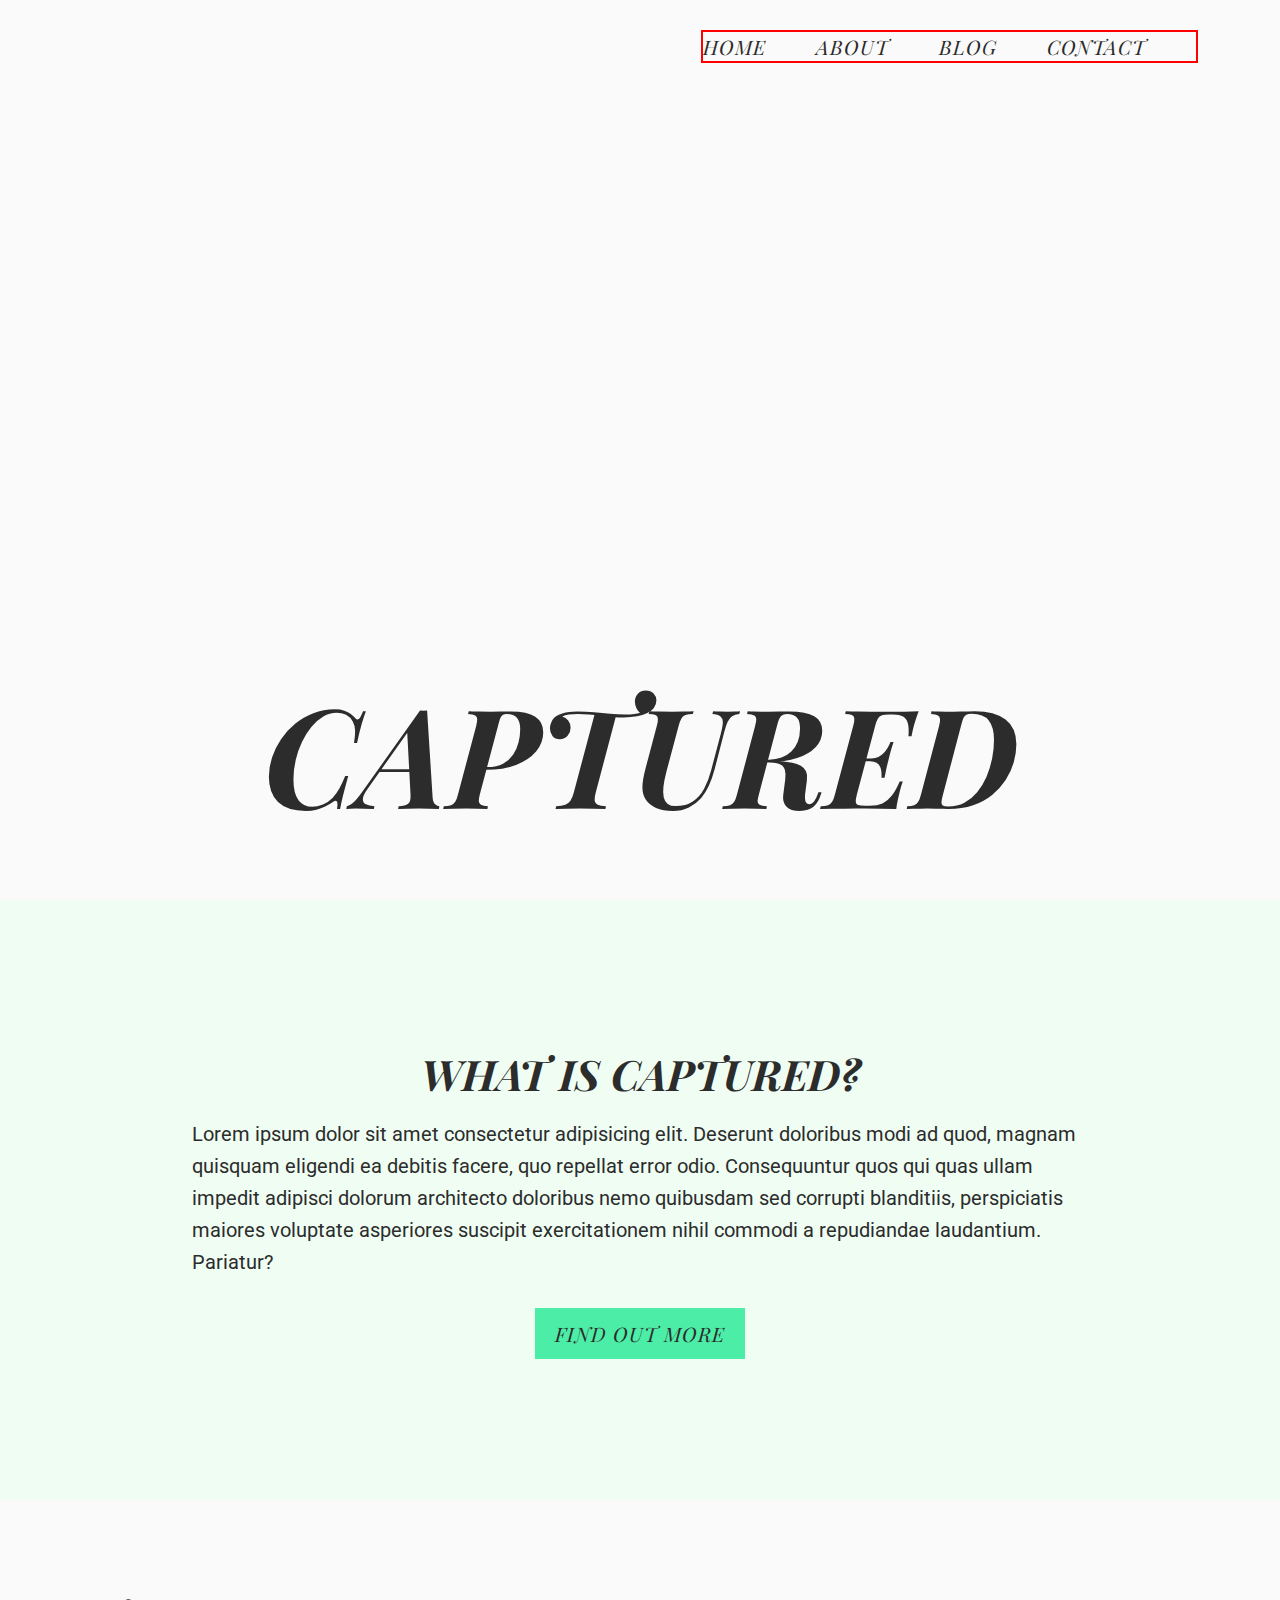
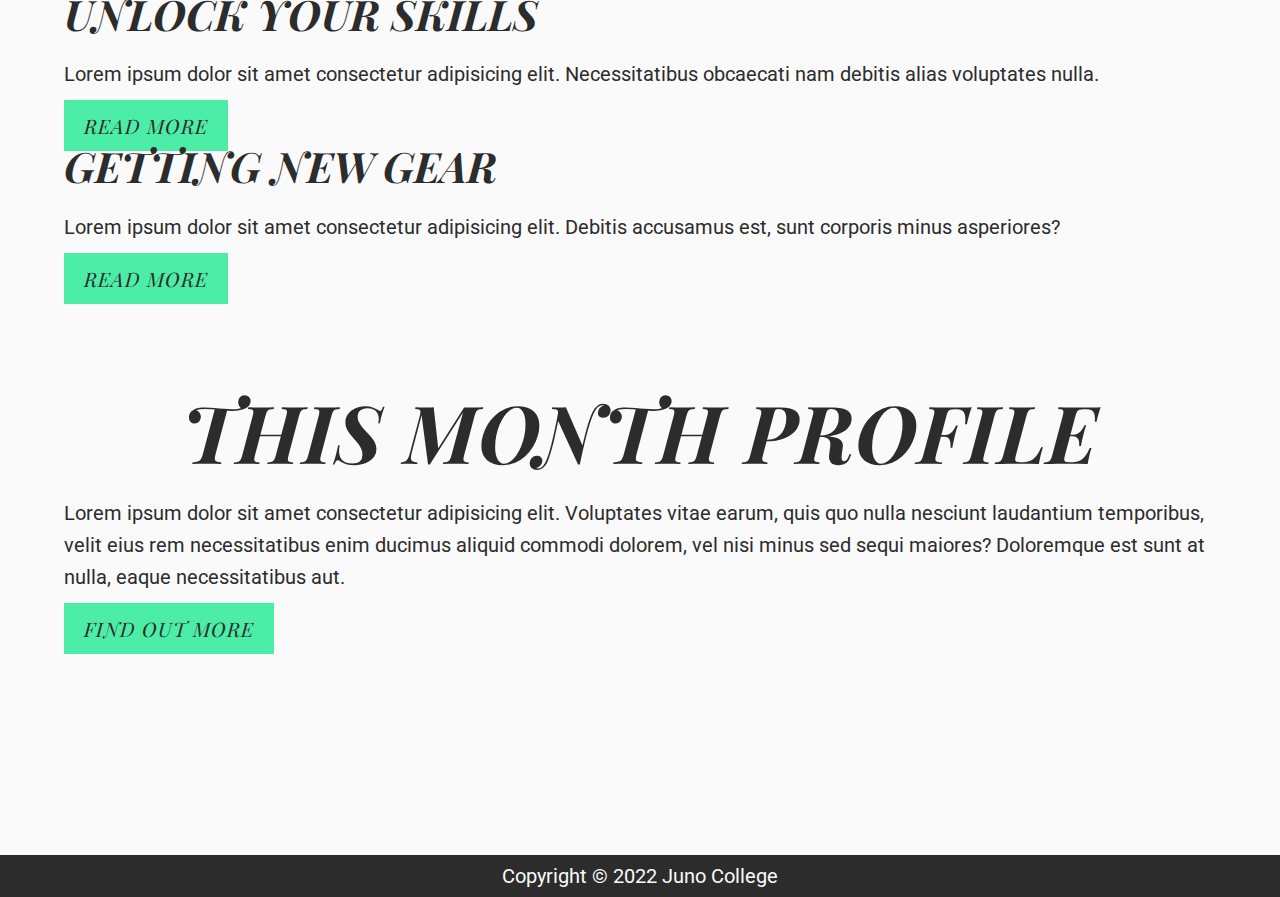
==== index.html @ 2155abf1 "Completed image gallery" ====
<!DOCTYPE html>
<html lang="en">

<head>
    <meta charset="UTF-8">
    <meta http-equiv="X-UA-Compatible" content="IE=edge">
    <meta name="viewport" content="width=device-width, initial-scale=1.0">
    <link rel="preconnect" href="https://fonts.googleapis.com">
    <link rel="preconnect" href="https://fonts.gstatic.com" crossorigin>
    <link href="https://fonts.googleapis.com/css2?family=Playfair+Display:ital,wght@1,700&family=Roboto&display=swap" rel="stylesheet">
    <title>KwabenaOsei-Project1</title>
    <link rel="stylesheet" href="./styles/sass/styles.css">
</head>

<body>
    <header>
        <!-- Navigation -->
        <nav class="navBar">
            <div class="wrapper">
                <nav>
                    <ul class="menu">
                        <li>
                            <a href="">Home</a>
                        </li>
                        <li>
                            <a href="">About</a>
                        </li>
                        <li>
                            <a href="">Blog</a>
                        </li>
                        <li>
                            <a href="">Contact</a>
                        </li>
                    </ul>
                </nav>
            </div>
        </nav>
        <div class="headerText">
            <h1>Captured</h1>
        </div>
    </header>





    <!-- Main Area -->
    <main id="mainContent">
        <!-- About section -->
        <section class="capturedAbout">
            <div class="wrapper">
                <h3>What is captured?</h3>
                <p>Lorem ipsum dolor sit amet consectetur adipisicing elit. Deserunt doloribus modi ad quod, magnam quisquam eligendi ea debitis facere, quo repellat error odio. Consequuntur quos qui quas ullam impedit adipisci dolorum architecto doloribus
                    nemo quibusdam sed corrupti blanditiis, perspiciatis maiores voluptate asperiores suscipit exercitationem nihil commodi a repudiandae laudantium. Pariatur?</p>
                <a href="#" class="infoButton button">Find out more</a>
            </div>
        </section>

        <!-- Information section -->
        <section class="capturedNew">
            <div class="wrapper">
                <div class="imgContainer">
                    <img src="./assets/left-image.jpg" alt="">
                </div>
                <h3>Unlock your skills</h3>
                <p>Lorem ipsum dolor sit amet consectetur adipisicing elit. Necessitatibus obcaecati nam debitis alias voluptates nulla.</p>
                <a href="#" class="aboutButton button">Read more</a>

                <div class="imgContainer">
                    <img src="./assets/right-image.jpg" alt="">
                </div>
                <h3>Getting new gear</h3>
                <p>Lorem ipsum dolor sit amet consectetur adipisicing elit. Debitis accusamus est, sunt corporis minus asperiores?</p>
                <a href="#" class="aboutButton button">Read more</a>
            </div>



        </section>
        <section class="capturedLinks"></section>




        <!-- Profile section -->
        <section class="capturedProfile">
            <div class="wrapper">
                <div class="imgContainer">
                    <img src="./assets/small-box.jpg" alt="">
                </div>
                <h2>This month profile</h2>
                <p>Lorem ipsum dolor sit amet consectetur adipisicing elit. Voluptates vitae earum, quis quo nulla nesciunt laudantium temporibus, velit eius rem necessitatibus enim ducimus aliquid commodi dolorem, vel nisi minus sed sequi maiores? Doloremque
                    est sunt at nulla, eaque necessitatibus aut.</p>
                <a href="#" class="infoButton button">Find out more</a>
            </div>
        </section>

        <!-- Image Gallery -->
        <section class="capturedGallery">
            <div class="wrapper">
                <div class="gallery">
                    <ul class="capturedList">
                        <li><img src="./assets/gallery-image-1.jpg" alt=""></li>
                        <li><img src="./assets/gallery-image-2.jpg" alt=""></li>
                        <li><img src="assets/gallery-image-3.jpg" alt=""></li>
                    </ul>
                </div>
            </div>
        </section>
    </main>


    <footer>
        <div class="footer">
            <div class="wrapper">
                <p>Copyright © 2022 Juno College</p>
            </div>
        </div>
    </footer>

</body>

</html>
---- styles/sass/styles.css ----
html {
  line-height: 1.15;
  -ms-text-size-adjust: 100%;
  -webkit-text-size-adjust: 100%;
}

body {
  margin: 0;
}

article,
aside,
footer,
header,
nav,
section {
  display: block;
}

h1 {
  font-size: 2em;
  margin: 0.67em 0;
}

figcaption,
figure,
main {
  display: block;
}

figure {
  margin: 1em 40px;
}

hr {
  box-sizing: content-box;
  height: 0;
  overflow: visible;
}

pre {
  font-family: monospace, monospace;
  font-size: 1em;
}

a {
  background-color: transparent;
  -webkit-text-decoration-skip: objects;
}

abbr[title] {
  border-bottom: none;
  text-decoration: underline;
  -webkit-text-decoration: underline dotted;
          text-decoration: underline dotted;
}

b,
strong {
  font-weight: inherit;
}

b,
strong {
  font-weight: bolder;
}

code,
kbd,
samp {
  font-family: monospace, monospace;
  font-size: 1em;
}

dfn {
  font-style: italic;
}

mark {
  background-color: #ff0;
  color: #000;
}

small {
  font-size: 80%;
}

sub,
sup {
  font-size: 75%;
  line-height: 0;
  position: relative;
  vertical-align: baseline;
}

sub {
  bottom: -0.25em;
}

sup {
  top: -0.5em;
}

audio,
video {
  display: inline-block;
}

audio:not([controls]) {
  display: none;
  height: 0;
}

img {
  border-style: none;
}

svg:not(:root) {
  overflow: hidden;
}

button,
input,
optgroup,
select,
textarea {
  font-family: sans-serif;
  font-size: 100%;
  line-height: 1.15;
  margin: 0;
}

button,
input {
  overflow: visible;
}

button,
select {
  text-transform: none;
}

button,
html [type=button],
[type=reset],
[type=submit] {
  -webkit-appearance: button;
}

button::-moz-focus-inner,
[type=button]::-moz-focus-inner,
[type=reset]::-moz-focus-inner,
[type=submit]::-moz-focus-inner {
  border-style: none;
  padding: 0;
}

button:-moz-focusring,
[type=button]:-moz-focusring,
[type=reset]:-moz-focusring,
[type=submit]:-moz-focusring {
  outline: 1px dotted ButtonText;
}

fieldset {
  padding: 0.35em 0.75em 0.625em;
}

legend {
  box-sizing: border-box;
  color: inherit;
  display: table;
  max-width: 100%;
  padding: 0;
  white-space: normal;
}

progress {
  display: inline-block;
  vertical-align: baseline;
}

textarea {
  overflow: auto;
}

[type=checkbox],
[type=radio] {
  box-sizing: border-box;
  padding: 0;
}

[type=number]::-webkit-inner-spin-button,
[type=number]::-webkit-outer-spin-button {
  height: auto;
}

[type=search] {
  -webkit-appearance: textfield;
  outline-offset: -2px;
}

[type=search]::-webkit-search-cancel-button,
[type=search]::-webkit-search-decoration {
  -webkit-appearance: none;
}

::-webkit-file-upload-button {
  -webkit-appearance: button;
  font: inherit;
}

details,
menu {
  display: block;
}

summary {
  display: list-item;
}

canvas {
  display: inline-block;
}

template {
  display: none;
}

[hidden] {
  display: none;
}

.clearfix:after {
  visibility: hidden;
  display: block;
  font-size: 0;
  content: "";
  clear: both;
  height: 0;
}

html {
  box-sizing: border-box;
}

*,
*:before,
*:after {
  box-sizing: inherit;
}

.sr-only {
  position: absolute;
  width: 1px;
  height: 1px;
  margin: -1px;
  border: 0;
  padding: 0;
  white-space: nowrap;
  -webkit-clip-path: inset(100%);
          clip-path: inset(100%);
  clip: rect(0 0 0 0);
  overflow: hidden;
}

@font-face {
  font-family: "Playfair Display";
  src: url("https://fonts.googleapis.com/css2?family=Playfair+Display&display=swap"), url("https://fonts.googleapis.com/css2?family=Roboto:wght@100&display=swap");
  font-weight: normal;
}
html {
  font-size: 125%;
}

body {
  font-family: "Roboto";
  font-weight: none;
  color: #2C2C2C;
  background-color: #FAFAFA;
}

h1,
h2 {
  text-align: center;
}

h2 {
  font-family: "Playfair Display";
  font-weight: bold;
  font-style: italic;
  font-size: 2.6rem;
  letter-spacing: 1px;
}

h1,
h2,
h3,
h4,
blockquote {
  font-family: "Playfair Display";
  font-weight: normal;
  color: #2C2C2C;
  margin: 0;
  font-style: italic;
  font-weight: 700;
  text-transform: uppercase;
}

h1 {
  font-size: 6.9rem;
}

h2 {
  font-size: 4rem;
}

h3 {
  font-size: 2.1rem;
}

h4 {
  font-size: 1.6rem;
}

ul,
li,
a,
input {
  margin: 0;
  padding: 0;
}

ul {
  list-style: none;
}

a {
  text-decoration: none;
  color: inherit;
}

p {
  font-family: "Roboto";
  font-weight: 400;
  line-height: 1.6rem;
}

img {
  max-width: 100%;
  width: 100%;
  display: block;
}

.wrapper {
  max-width: 1260px;
  width: 90%;
  margin: 0 auto;
}

section {
  margin-bottom: 90px;
}

.button {
  padding: 12px 20px;
  border: none;
  line-height: 1.6rem;
  text-align: center;
  letter-spacing: 0.05rem;
  font-size: 1rem;
  font-style: italic;
  text-transform: uppercase;
  font-family: "Playfair Display";
}

.infoButton,
.aboutButton {
  color: #2C2C2C;
  background: #4CEEA7;
}

.headerText {
  display: flex;
  justify-content: center;
  text-align: center;
  padding-top: 600px;
  width: 60%;
  margin: auto;
}

header {
  background-image: url("../../../assets/header-image.jpg"), url("../../../assets/header-box-image.jpg");
  background-size: cover;
  background-position: center, right bottom;
  height: 100vh;
  padding: 20px;
}

.navBar {
  font-family: "Playfair Display";
  font-style: italic;
  font-size: 1rem;
  text-align: center;
  line-height: 1.45rem;
  letter-spacing: 0.05rem;
  text-transform: uppercase;
  display: flex;
  padding: 10px 0;
}
.navBar .wrapper {
  display: flex;
  align-items: center;
  justify-content: right;
}
.navBar .menu {
  display: flex;
  border: 2px solid red;
}
.navBar li {
  margin-right: 50px;
}

.capturedAbout {
  background-color: #EFFDF3;
  width: 100%;
  height: 600px;
  display: flex;
  justify-content: center;
  align-items: center;
}
.capturedAbout .wrapper {
  width: 70%;
  text-align: center;
}
.capturedAbout p {
  margin-bottom: 40px;
  text-align: left;
}
.capturedAbout h2 {
  max-width: 100%;
}

.capturedGallery .capturedList {
  display: flex;
  width: 100%;
  height: 100%;
}
.capturedGallery .capturedList li {
  padding: 15px;
}

footer {
  background-color: #2C2C2C;
  margin: 0;
  width: 100%;
  text-align: center;
  padding: 5px;
}
footer p {
  color: #FAFAFA;
  margin: 0 auto;
  text-align: center;
}/*# sourceMappingURL=styles.css.map */
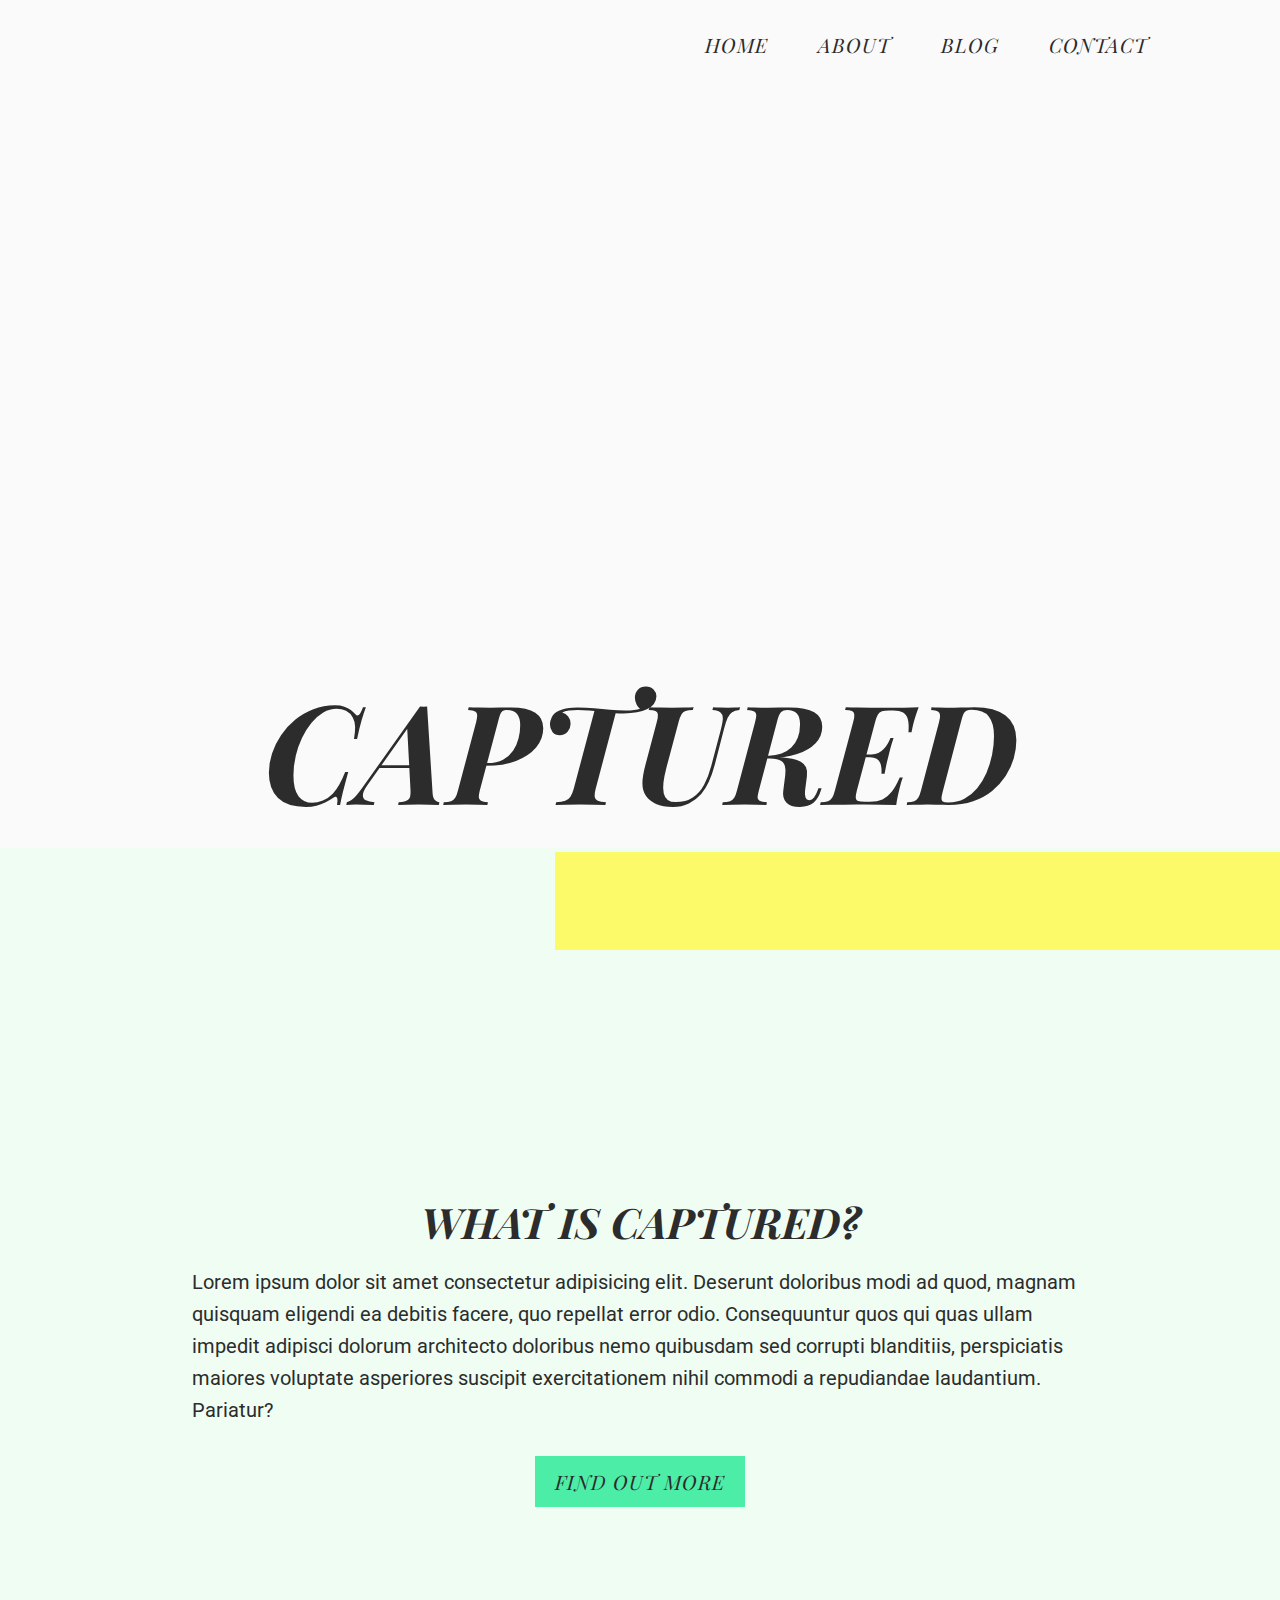
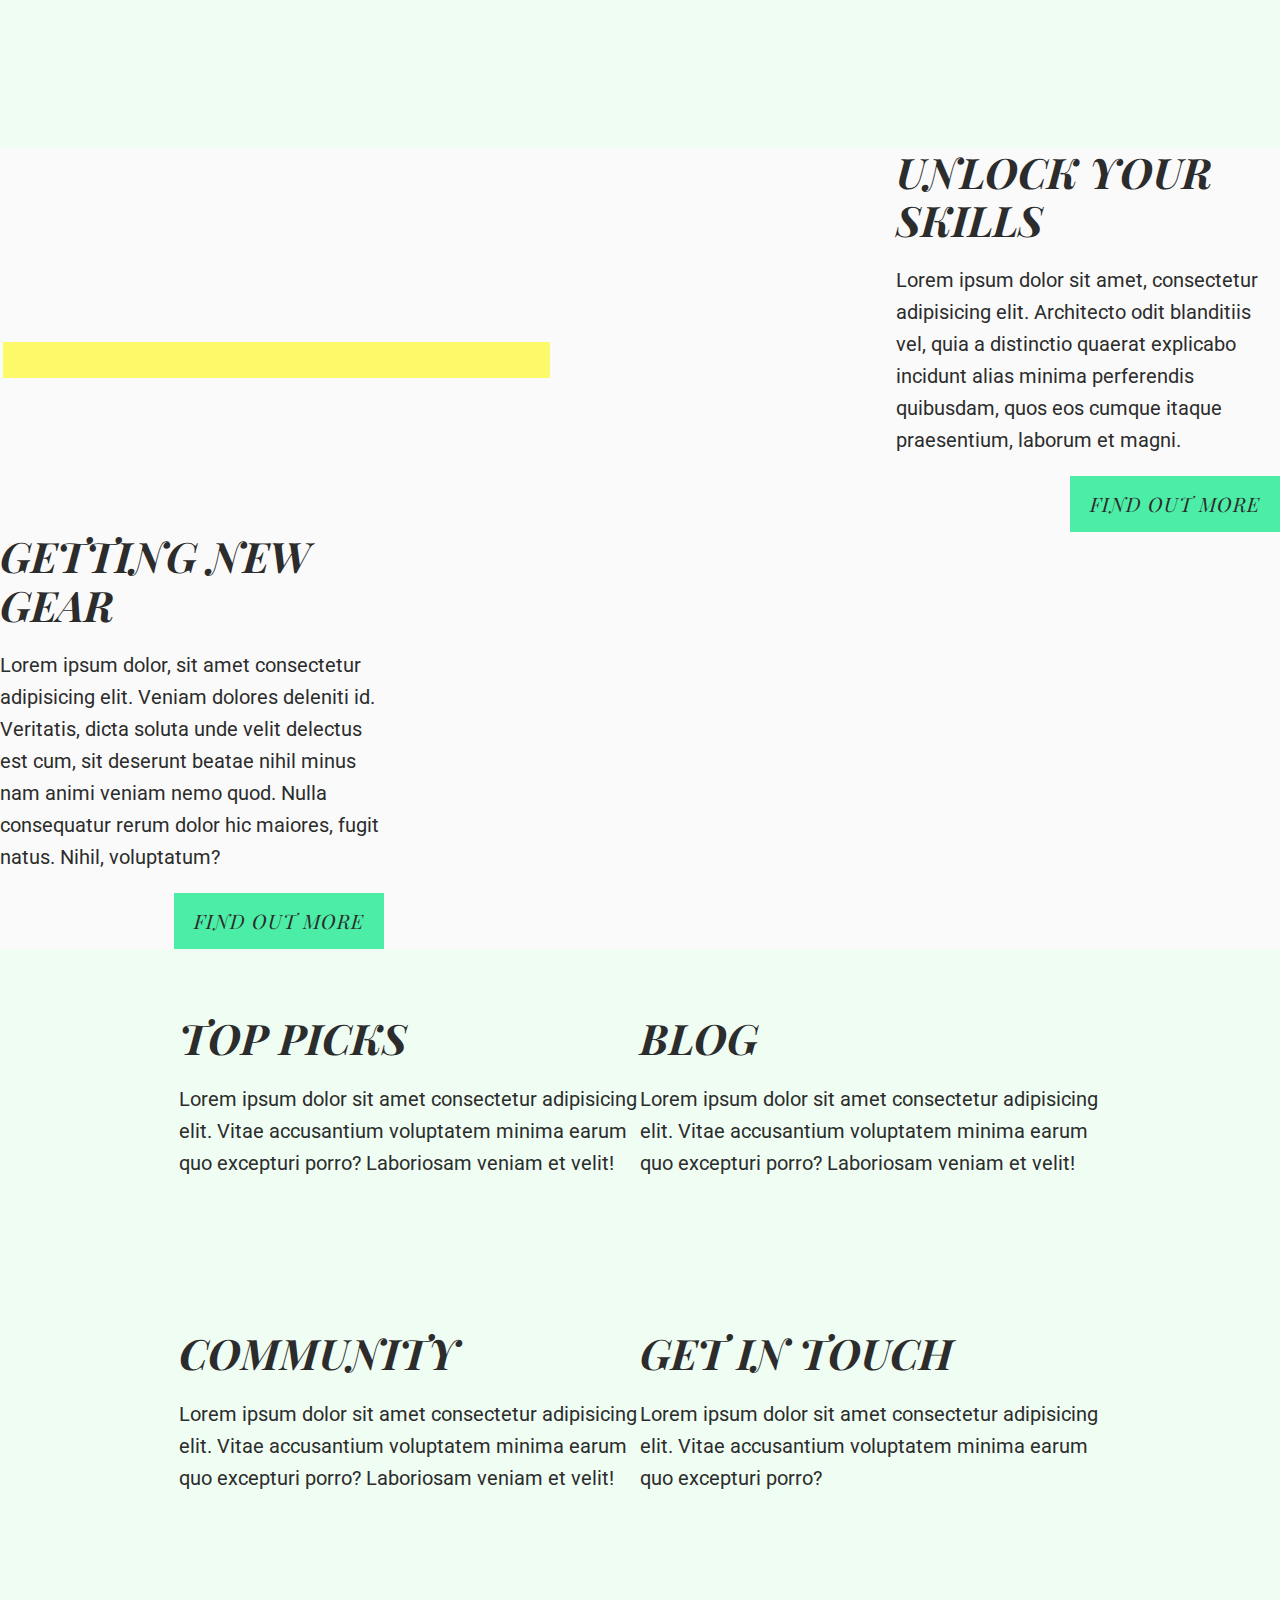
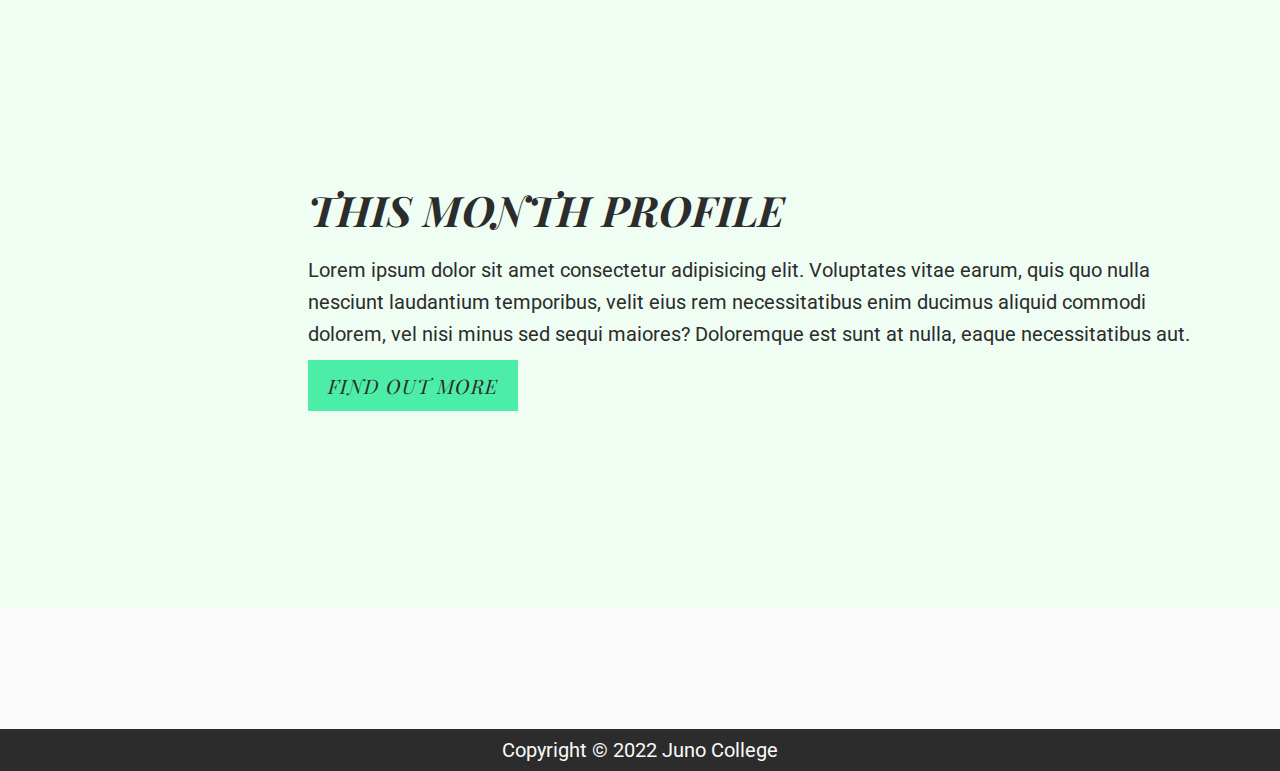
==== commit 564449c2: "Added banner and created profile section" ====
--- a/index.html
+++ b/index.html
@@ -13,7 +13,11 @@
 </head>
 
 <body>
+
+
     <header>
+
+
         <!-- Navigation -->
         <nav class="navBar">
             <div class="wrapper">
@@ -38,8 +42,12 @@
         <div class="headerText">
             <h1>Captured</h1>
         </div>
+
     </header>
 
+    <div class="newImage">
+        <img src="./assets/header-box-image.jpg" alt="">
+    </div>
 
 
 
@@ -57,28 +65,64 @@
         </section>
 
         <!-- Information section -->
+
         <section class="capturedNew">
-            <div class="wrapper">
-                <div class="imgContainer">
+            <div class="section-container">
+                <div class="col columns image">
                     <img src="./assets/left-image.jpg" alt="">
                 </div>
-                <h3>Unlock your skills</h3>
-                <p>Lorem ipsum dolor sit amet consectetur adipisicing elit. Necessitatibus obcaecati nam debitis alias voluptates nulla.</p>
-                <a href="#" class="aboutButton button">Read more</a>
-
-                <div class="imgContainer">
+                <div class="col wording">
+                    <h3>Unlock your skills</h3>
+                    <p>
+                        Lorem ipsum dolor sit amet, consectetur adipisicing elit. Architecto odit blanditiis vel, quia a distinctio quaerat explicabo incidunt alias minima perferendis quibusdam, quos eos cumque itaque praesentium, laborum et magni.
+                    </p>
+                    <a href="#" class="infoButton button">Find out more</a>
+                </div>
+            </div>
+            <div class="section-container">
+                <div class="col columns imageTwo">
                     <img src="./assets/right-image.jpg" alt="">
                 </div>
-                <h3>Getting new gear</h3>
-                <p>Lorem ipsum dolor sit amet consectetur adipisicing elit. Debitis accusamus est, sunt corporis minus asperiores?</p>
-                <a href="#" class="aboutButton button">Read more</a>
+                <div class="col wording">
+                    <h3>Getting new gear</h3>
+                    <p>Lorem ipsum dolor, sit amet consectetur adipisicing elit. Veniam dolores deleniti id. Veritatis, dicta soluta unde velit delectus est cum, sit deserunt beatae nihil minus nam animi veniam nemo quod. Nulla consequatur rerum dolor hic
+                        maiores, fugit natus. Nihil, voluptatum?</p>
+                    <a href="#" class="infoButton button">Find out more</a>
+                </div>
             </div>
+        </section>
 
 
+        <section class="capturedLinks">
+            <div class="wrapper">
+                <div class="info">
+                    <h3>Top picks</h3>
+                    <p>Lorem ipsum dolor sit amet consectetur adipisicing elit. Vitae accusantium voluptatem minima earum quo excepturi porro? Laboriosam veniam et velit! </p>
+                </div>
 
+                <div class="info">
+                    <h3>Blog</h3>
+                    <p>Lorem ipsum dolor sit amet consectetur adipisicing elit. Vitae accusantium voluptatem minima earum quo excepturi porro? Laboriosam veniam et velit! </p>
+                </div>
+
+
+                <div class="info">
+                    <h3>Community</h3>
+                    <p>Lorem ipsum dolor sit amet consectetur adipisicing elit. Vitae accusantium voluptatem minima earum quo excepturi porro? Laboriosam veniam et velit! </p>
+                </div>
+
+                <div class="info">
+                    <h3>Get in touch</h3>
+                    <p>Lorem ipsum dolor sit amet consectetur adipisicing elit. Vitae accusantium voluptatem minima earum quo excepturi porro? </p>
+                </div>
+
+            </div>
         </section>
-        <section class="capturedLinks"></section>
 
+
+        <div class="backgroundImage">
+            <img src="./assets/banner.jpg" alt="">
+        </div>
 
 
 
@@ -88,10 +132,12 @@
                 <div class="imgContainer">
                     <img src="./assets/small-box.jpg" alt="">
                 </div>
-                <h2>This month profile</h2>
-                <p>Lorem ipsum dolor sit amet consectetur adipisicing elit. Voluptates vitae earum, quis quo nulla nesciunt laudantium temporibus, velit eius rem necessitatibus enim ducimus aliquid commodi dolorem, vel nisi minus sed sequi maiores? Doloremque
-                    est sunt at nulla, eaque necessitatibus aut.</p>
-                <a href="#" class="infoButton button">Find out more</a>
+                <div class="infoContainer">
+                    <h3>This month profile</h3>
+                    <p>Lorem ipsum dolor sit amet consectetur adipisicing elit. Voluptates vitae earum, quis quo nulla nesciunt laudantium temporibus, velit eius rem necessitatibus enim ducimus aliquid commodi dolorem, vel nisi minus sed sequi maiores? Doloremque
+                        est sunt at nulla, eaque necessitatibus aut.</p>
+                    <a href="#" class="infoButton button">Find out more</a>
+                </div>
             </div>
         </section>
 
--- a/styles/sass/styles.css
+++ b/styles/sass/styles.css
@@ -264,11 +264,6 @@
   overflow: hidden;
 }
 
-@font-face {
-  font-family: "Playfair Display";
-  src: url("https://fonts.googleapis.com/css2?family=Playfair+Display&display=swap"), url("https://fonts.googleapis.com/css2?family=Roboto:wght@100&display=swap");
-  font-weight: normal;
-}
 html {
   font-size: 125%;
 }
@@ -358,10 +353,6 @@
   margin: 0 auto;
 }
 
-section {
-  margin-bottom: 90px;
-}
-
 .button {
   padding: 12px 20px;
   border: none;
@@ -387,13 +378,25 @@
   padding-top: 600px;
   width: 60%;
   margin: auto;
+  position: relative;
+  z-index: 3;
+}
+
+.newImage {
+  width: 680px;
+  position: absolute;
+  bottom: 0px;
+  right: 0;
+  z-index: 1;
+}
+.newImage img {
+  box-shadow: -5px 10px 0px 40px #FDFA69, -5px -8px 0px 40px #FDFA69;
 }
 
 header {
-  background-image: url("../../../assets/header-image.jpg"), url("../../../assets/header-box-image.jpg");
+  background-image: url("../../../assets/header-image.jpg");
   background-size: cover;
-  background-position: center, right bottom;
-  height: 100vh;
+  background-repeat: no-repeat;
   padding: 20px;
 }
 
@@ -415,7 +418,6 @@
 }
 .navBar .menu {
   display: flex;
-  border: 2px solid red;
 }
 .navBar li {
   margin-right: 50px;
@@ -424,14 +426,16 @@
 .capturedAbout {
   background-color: #EFFDF3;
   width: 100%;
-  height: 600px;
   display: flex;
   justify-content: center;
   align-items: center;
+  height: 100vh;
+  z-index: 3;
 }
 .capturedAbout .wrapper {
   width: 70%;
   text-align: center;
+  margin-top: 100px;
 }
 .capturedAbout p {
   margin-bottom: 40px;
@@ -441,6 +445,9 @@
   max-width: 100%;
 }
 
+.capturedGallery {
+  margin-bottom: 90px;
+}
 .capturedGallery .capturedList {
   display: flex;
   width: 100%;
@@ -448,6 +455,71 @@
 }
 .capturedGallery .capturedList li {
   padding: 15px;
+}
+
+.capturedNew .section-container .columns.image img {
+  width: 57%;
+  margin-right: auto;
+  box-shadow: 21px 20px 0px 18px #FDFA69;
+}
+.capturedNew .section-container .columns.imageTwo img {
+  width: 57%;
+  display: flex;
+  box-shadow: -30px 45px 0px -1px #FDFA69;
+}
+.capturedNew .section-container {
+  display: flex;
+  flex-wrap: wrap;
+}
+.capturedNew .section-container:nth-child(even) {
+  display: flex;
+  flex-direction: row-reverse;
+}
+.capturedNew .col {
+  display: flex;
+  flex-direction: column;
+  justify-content: center;
+  align-items: flex-end;
+}
+.capturedNew .col:nth-child(1) {
+  width: 70%;
+}
+.capturedNew .col:nth-child(2) {
+  flex: 2;
+}
+.capturedNew .section-container > .col > img {
+  width: 100%;
+}
+.capturedLinks {
+  background-color: #EFFDF3;
+}
+.capturedLinks .wrapper {
+  height: 70vh;
+  display: flex;
+  justify-content: center;
+  align-items: center;
+  flex-wrap: wrap;
+}
+.capturedLinks .info {
+  width: 40%;
+  line-height: 1.15;
+}
+
+.capturedProfile {
+  height: 70vh;
+  background-color: #EFFDF3;
+  display: flex;
+  justify-content: center;
+  align-items: center;
+}
+.capturedProfile .imgContainer {
+  display: inline-block;
+  width: 60%;
+}
+.capturedProfile .wrapper {
+  display: flex;
+  justify-content: center;
+  align-items: center;
 }
 
 footer {
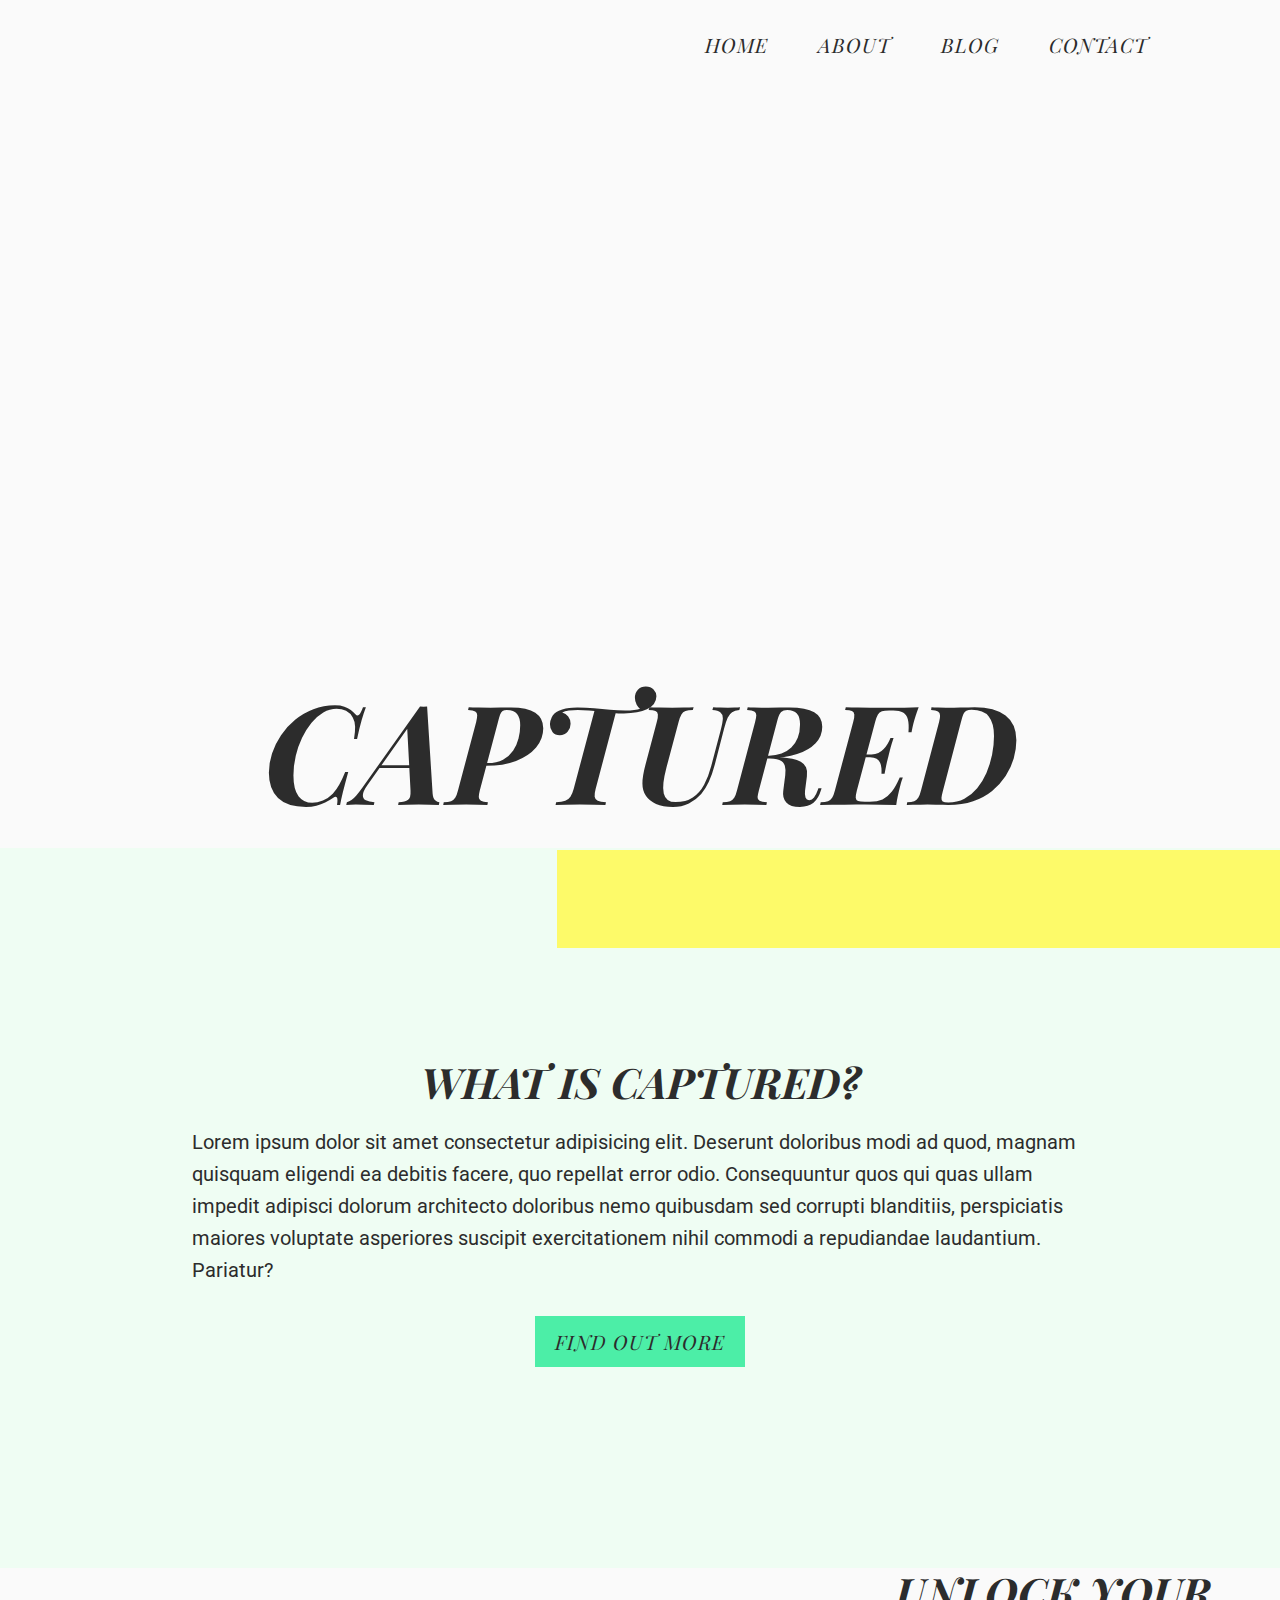
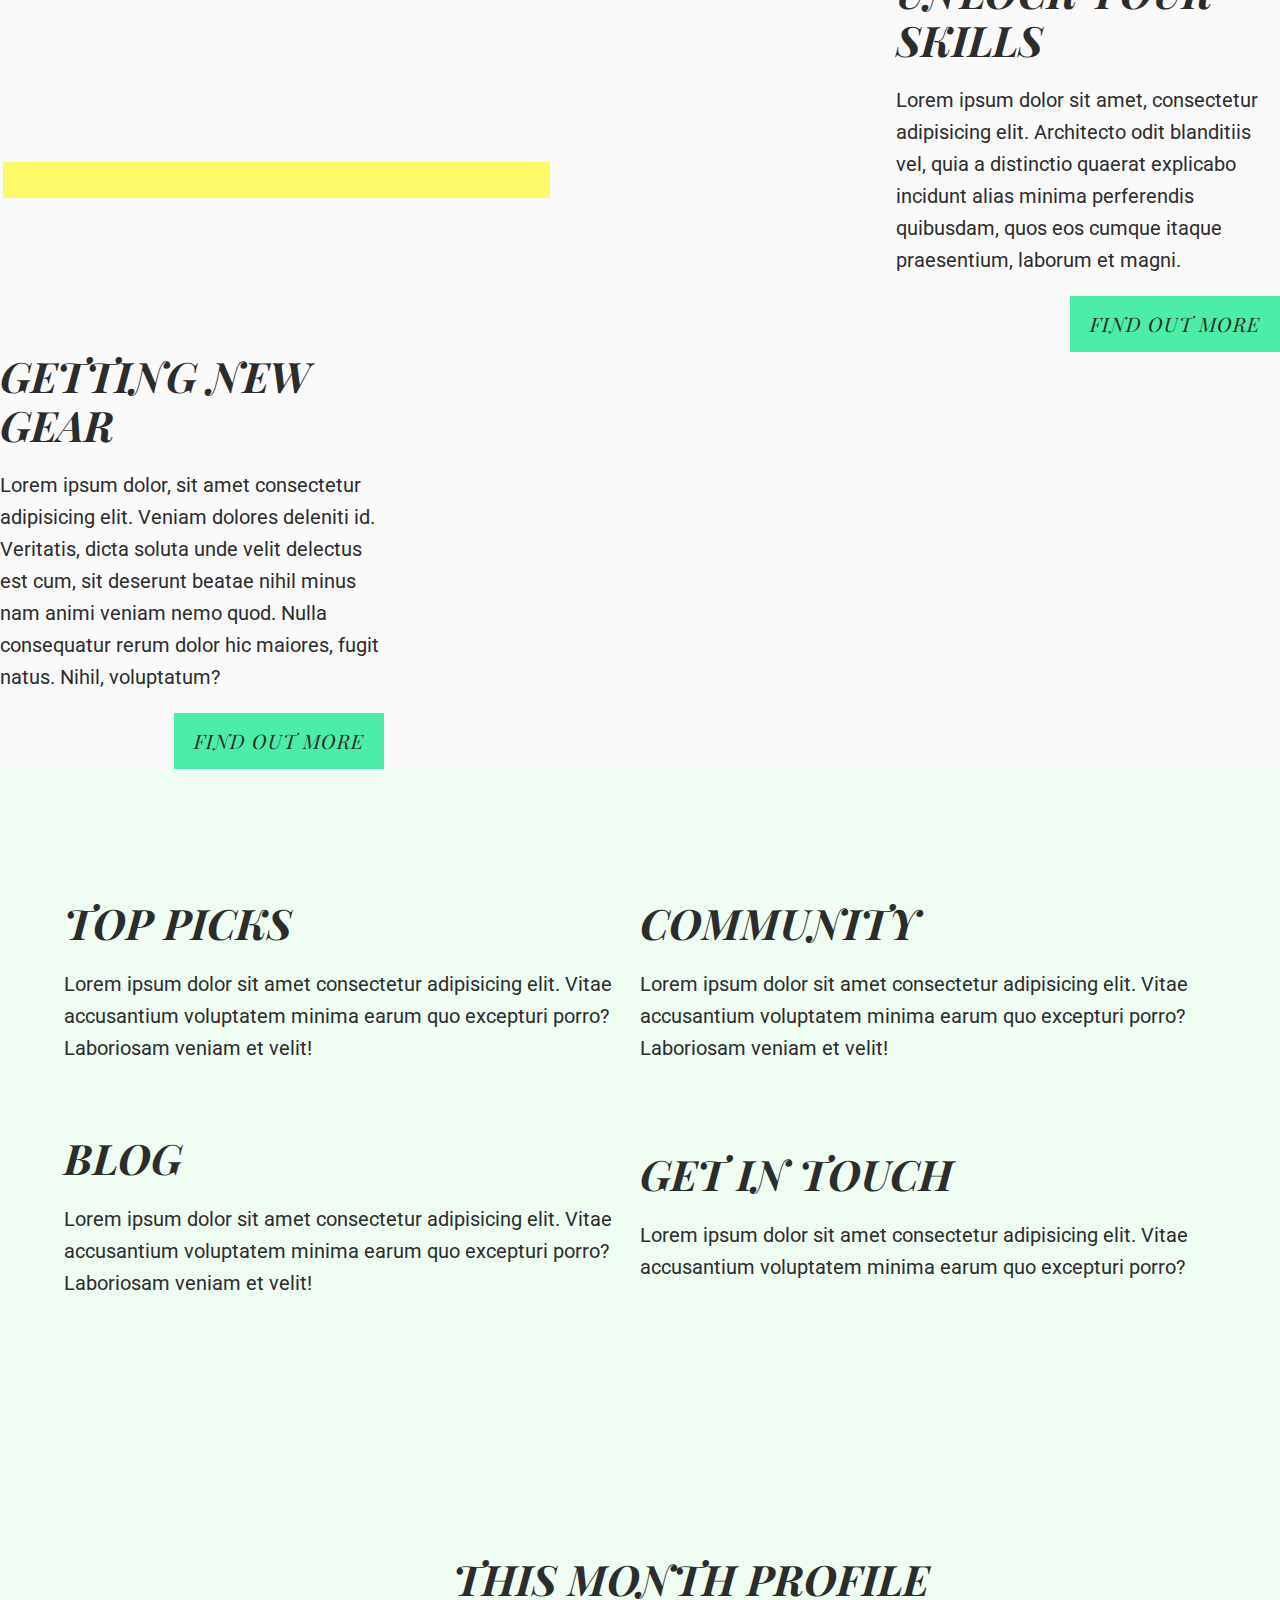
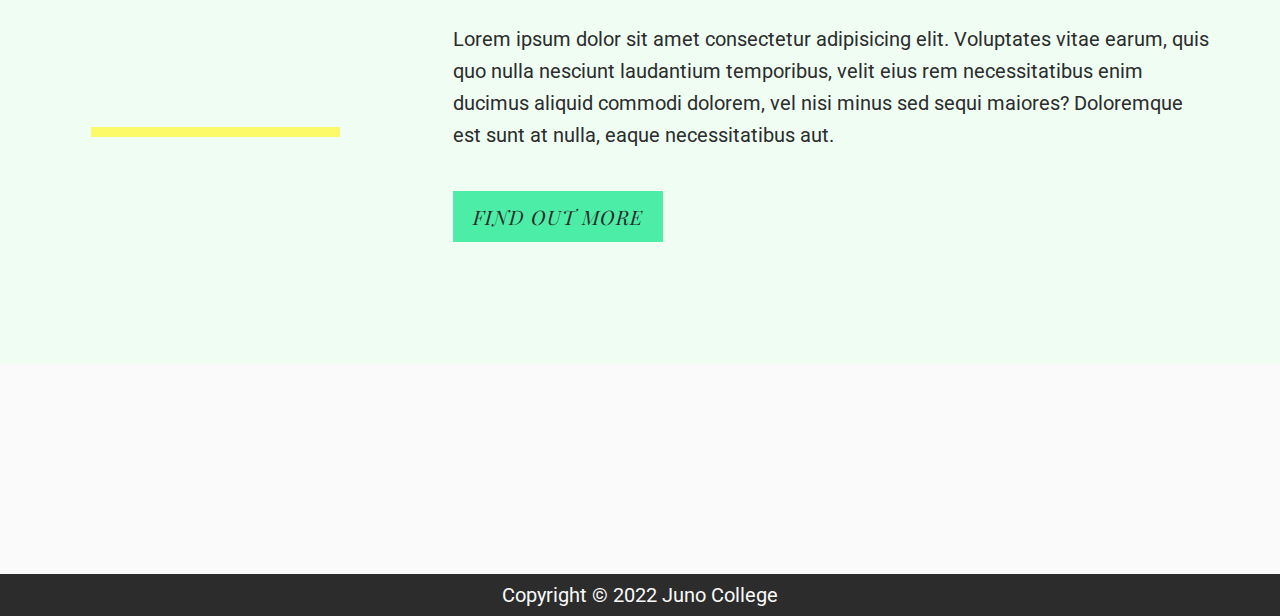
==== commit 7a30a0a9: "Created contact page and finished contact information. Completed profile section on home page" ====
--- a/index.html
+++ b/index.html
@@ -8,6 +8,7 @@
     <link rel="preconnect" href="https://fonts.googleapis.com">
     <link rel="preconnect" href="https://fonts.gstatic.com" crossorigin>
     <link href="https://fonts.googleapis.com/css2?family=Playfair+Display:ital,wght@1,700&family=Roboto&display=swap" rel="stylesheet">
+    <script src="https://kit.fontawesome.com/6616413bdf.js" crossorigin="anonymous"></script>
     <title>KwabenaOsei-Project1</title>
     <link rel="stylesheet" href="./styles/sass/styles.css">
 </head>
@@ -16,10 +17,8 @@
 
 
     <header>
-
-
         <!-- Navigation -->
-        <nav class="navBar">
+        <nav class="navbar">
             <div class="wrapper">
                 <nav>
                     <ul class="menu">
@@ -33,7 +32,7 @@
                             <a href="">Blog</a>
                         </li>
                         <li>
-                            <a href="">Contact</a>
+                            <a href="./index.html">Contact</a>
                         </li>
                     </ul>
                 </nav>
@@ -42,6 +41,8 @@
         <div class="headerText">
             <h1>Captured</h1>
         </div>
+
+
 
     </header>
 
@@ -66,7 +67,7 @@
 
         <!-- Information section -->
 
-        <section class="capturedNew">
+        <section class="capturedInfo">
             <div class="section-container">
                 <div class="col columns image">
                     <img src="./assets/left-image.jpg" alt="">
@@ -101,13 +102,13 @@
                 </div>
 
                 <div class="info">
-                    <h3>Blog</h3>
+                    <h3>Community</h3>
                     <p>Lorem ipsum dolor sit amet consectetur adipisicing elit. Vitae accusantium voluptatem minima earum quo excepturi porro? Laboriosam veniam et velit! </p>
                 </div>
 
 
                 <div class="info">
-                    <h3>Community</h3>
+                    <h3>Blog</h3>
                     <p>Lorem ipsum dolor sit amet consectetur adipisicing elit. Vitae accusantium voluptatem minima earum quo excepturi porro? Laboriosam veniam et velit! </p>
                 </div>
 
--- a/styles/sass/styles.css
+++ b/styles/sass/styles.css
@@ -374,6 +374,7 @@
 .headerText {
   display: flex;
   justify-content: center;
+  align-items: center;
   text-align: center;
   padding-top: 600px;
   width: 60%;
@@ -388,6 +389,7 @@
   bottom: 0px;
   right: 0;
   z-index: 1;
+  border: 2px solid red;
 }
 .newImage img {
   box-shadow: -5px 10px 0px 40px #FDFA69, -5px -8px 0px 40px #FDFA69;
@@ -400,7 +402,20 @@
   padding: 20px;
 }
 
-.navBar {
+.contactHeader {
+  background-image: url("../../../assets/contact-header.jpg");
+  background-size: cover;
+  background-repeat: no-repeat;
+  height: 100vh;
+}
+
+.contactText {
+  display: flex;
+  justify-content: center;
+  align-content: center;
+}
+
+.navbar {
   font-family: "Playfair Display";
   font-style: italic;
   font-size: 1rem;
@@ -411,16 +426,21 @@
   display: flex;
   padding: 10px 0;
 }
-.navBar .wrapper {
+.navbar .wrapper {
   display: flex;
   align-items: center;
   justify-content: right;
 }
-.navBar .menu {
-  display: flex;
-}
-.navBar li {
+.navbar .menu {
+  display: flex;
+}
+.navbar li {
   margin-right: 50px;
+}
+.navbar a:hover {
+  transition: 0.2s;
+  padding-bottom: 2px;
+  border-bottom: 4px solid #4CEEA7;
 }
 
 .capturedAbout {
@@ -429,13 +449,12 @@
   display: flex;
   justify-content: center;
   align-items: center;
-  height: 100vh;
   z-index: 3;
+  height: 80vh;
 }
 .capturedAbout .wrapper {
   width: 70%;
   text-align: center;
-  margin-top: 100px;
 }
 .capturedAbout p {
   margin-bottom: 40px;
@@ -446,7 +465,7 @@
 }
 
 .capturedGallery {
-  margin-bottom: 90px;
+  margin: 90px 0;
 }
 .capturedGallery .capturedList {
   display: flex;
@@ -457,56 +476,58 @@
   padding: 15px;
 }
 
-.capturedNew .section-container .columns.image img {
+.capturedInfo .section-container .columns.image img {
   width: 57%;
   margin-right: auto;
   box-shadow: 21px 20px 0px 18px #FDFA69;
 }
-.capturedNew .section-container .columns.imageTwo img {
+.capturedInfo .section-container .columns.imageTwo img {
   width: 57%;
   display: flex;
-  box-shadow: -30px 45px 0px -1px #FDFA69;
-}
-.capturedNew .section-container {
+  box-shadow: -40px 40px 0px -1px #FDFA69;
+}
+.capturedInfo .section-container {
   display: flex;
   flex-wrap: wrap;
 }
-.capturedNew .section-container:nth-child(even) {
+.capturedInfo .section-container:nth-child(even) {
   display: flex;
   flex-direction: row-reverse;
 }
-.capturedNew .col {
+.capturedInfo .col {
   display: flex;
   flex-direction: column;
   justify-content: center;
   align-items: flex-end;
 }
-.capturedNew .col:nth-child(1) {
+.capturedInfo .col:nth-child(1) {
   width: 70%;
 }
-.capturedNew .col:nth-child(2) {
+.capturedInfo .col:nth-child(2) {
   flex: 2;
 }
-.capturedNew .section-container > .col > img {
+.capturedInfo .section-container > .col > img {
   width: 100%;
 }
+
 .capturedLinks {
   background-color: #EFFDF3;
+  padding-top: 25px;
 }
 .capturedLinks .wrapper {
   height: 70vh;
+  padding: 80px 0;
   display: flex;
   justify-content: center;
   align-items: center;
   flex-wrap: wrap;
 }
 .capturedLinks .info {
-  width: 40%;
-  line-height: 1.15;
+  width: 50%;
 }
 
 .capturedProfile {
-  height: 70vh;
+  height: 60vh;
   background-color: #EFFDF3;
   display: flex;
   justify-content: center;
@@ -514,12 +535,45 @@
 }
 .capturedProfile .imgContainer {
   display: inline-block;
-  width: 60%;
+  width: 70%;
+}
+.capturedProfile .infoContainer {
+  margin-left: 150px;
+}
+.capturedProfile .infoContainer p {
+  margin-bottom: 50px;
+}
+.capturedProfile .imgContainer img {
+  box-shadow: 32px 38px 0px 5px #FDFA69;
 }
 .capturedProfile .wrapper {
   display: flex;
   justify-content: center;
   align-items: center;
+}
+
+.contactInformation {
+  background-color: #EFFDF3;
+  height: 60vh;
+  display: flex;
+  flex-direction: column;
+}
+.contactInformation .contactInfo {
+  width: 20%;
+  margin-top: 175px;
+  margin-left: 200px;
+}
+.contactInformation .contactInfo p {
+  line-height: 15px;
+}
+.contactInformation .contactInfo h4 {
+  font-size: 1.625;
+  letter-spacing: 1.1px;
+  margin-bottom: 30px;
+}
+.contactInformation .contactInfo i {
+  padding: 0 8px;
+  padding-bottom: 20px;
 }
 
 footer {
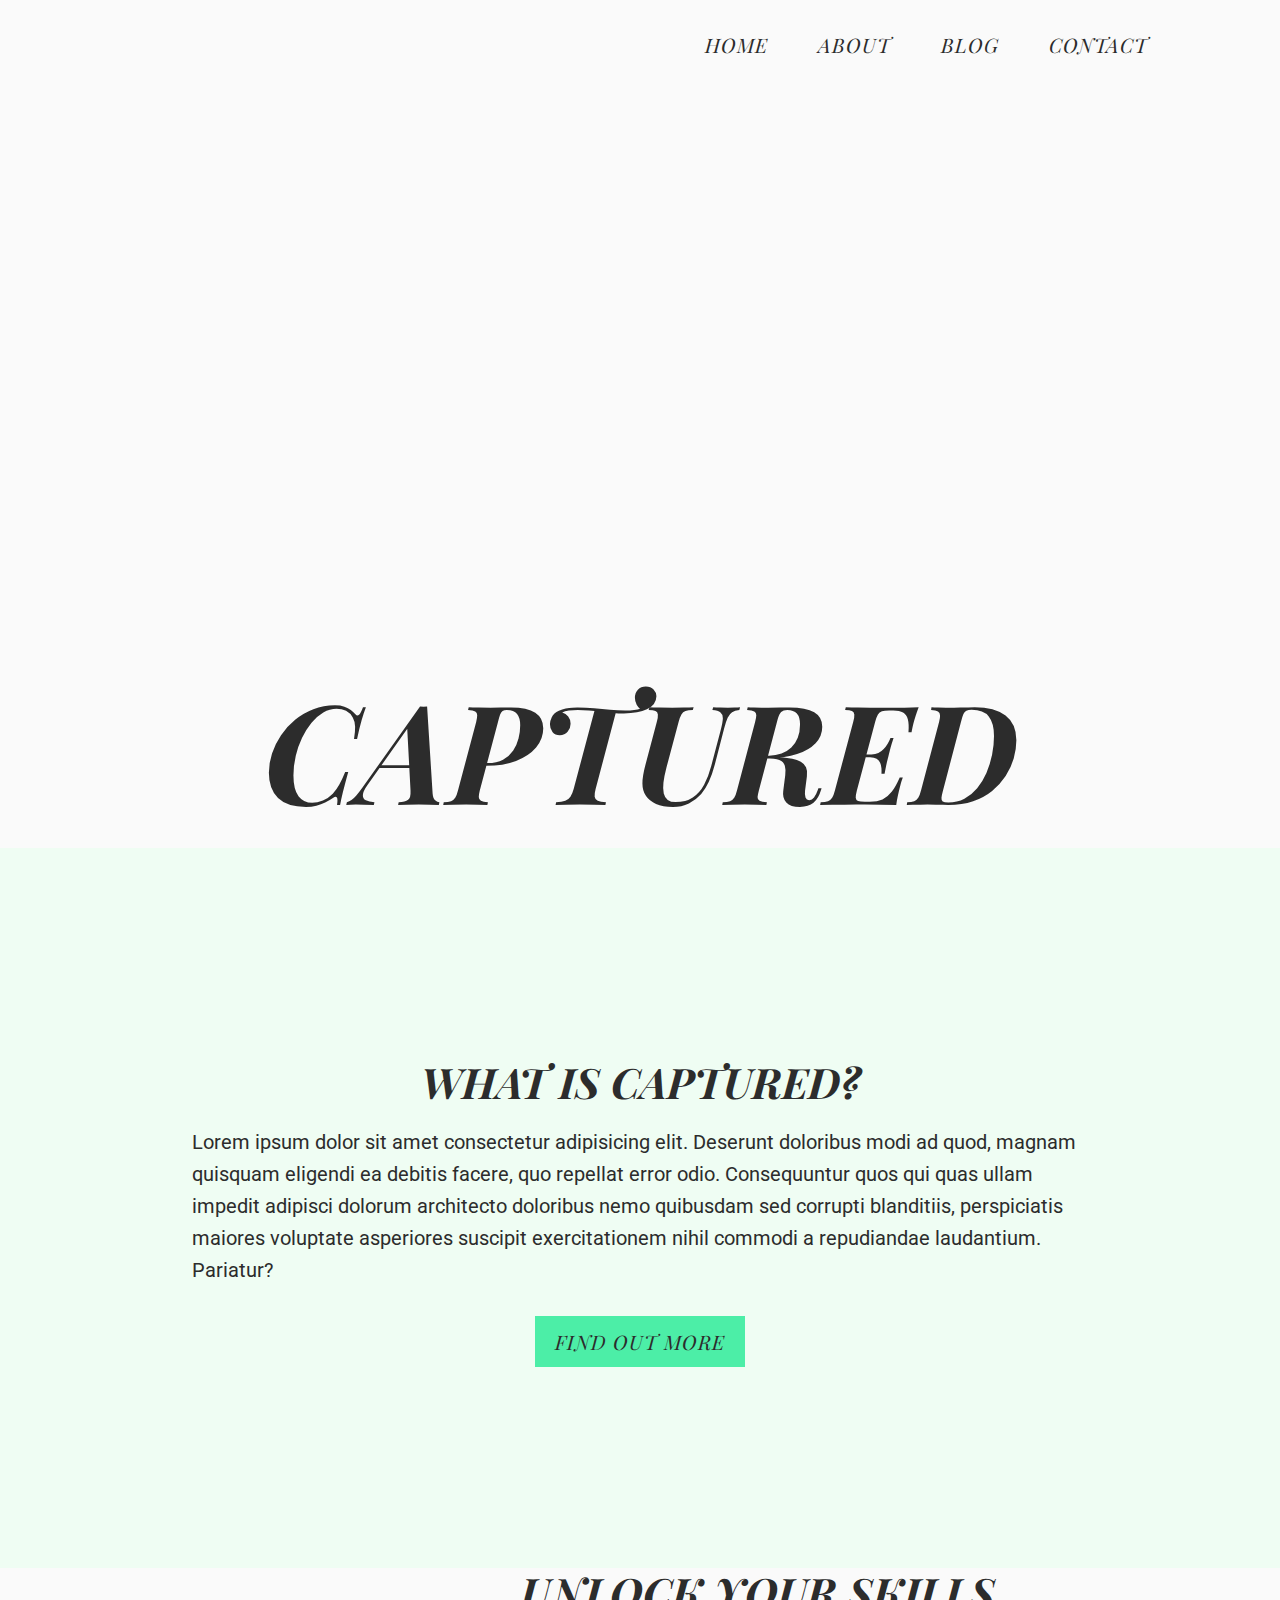
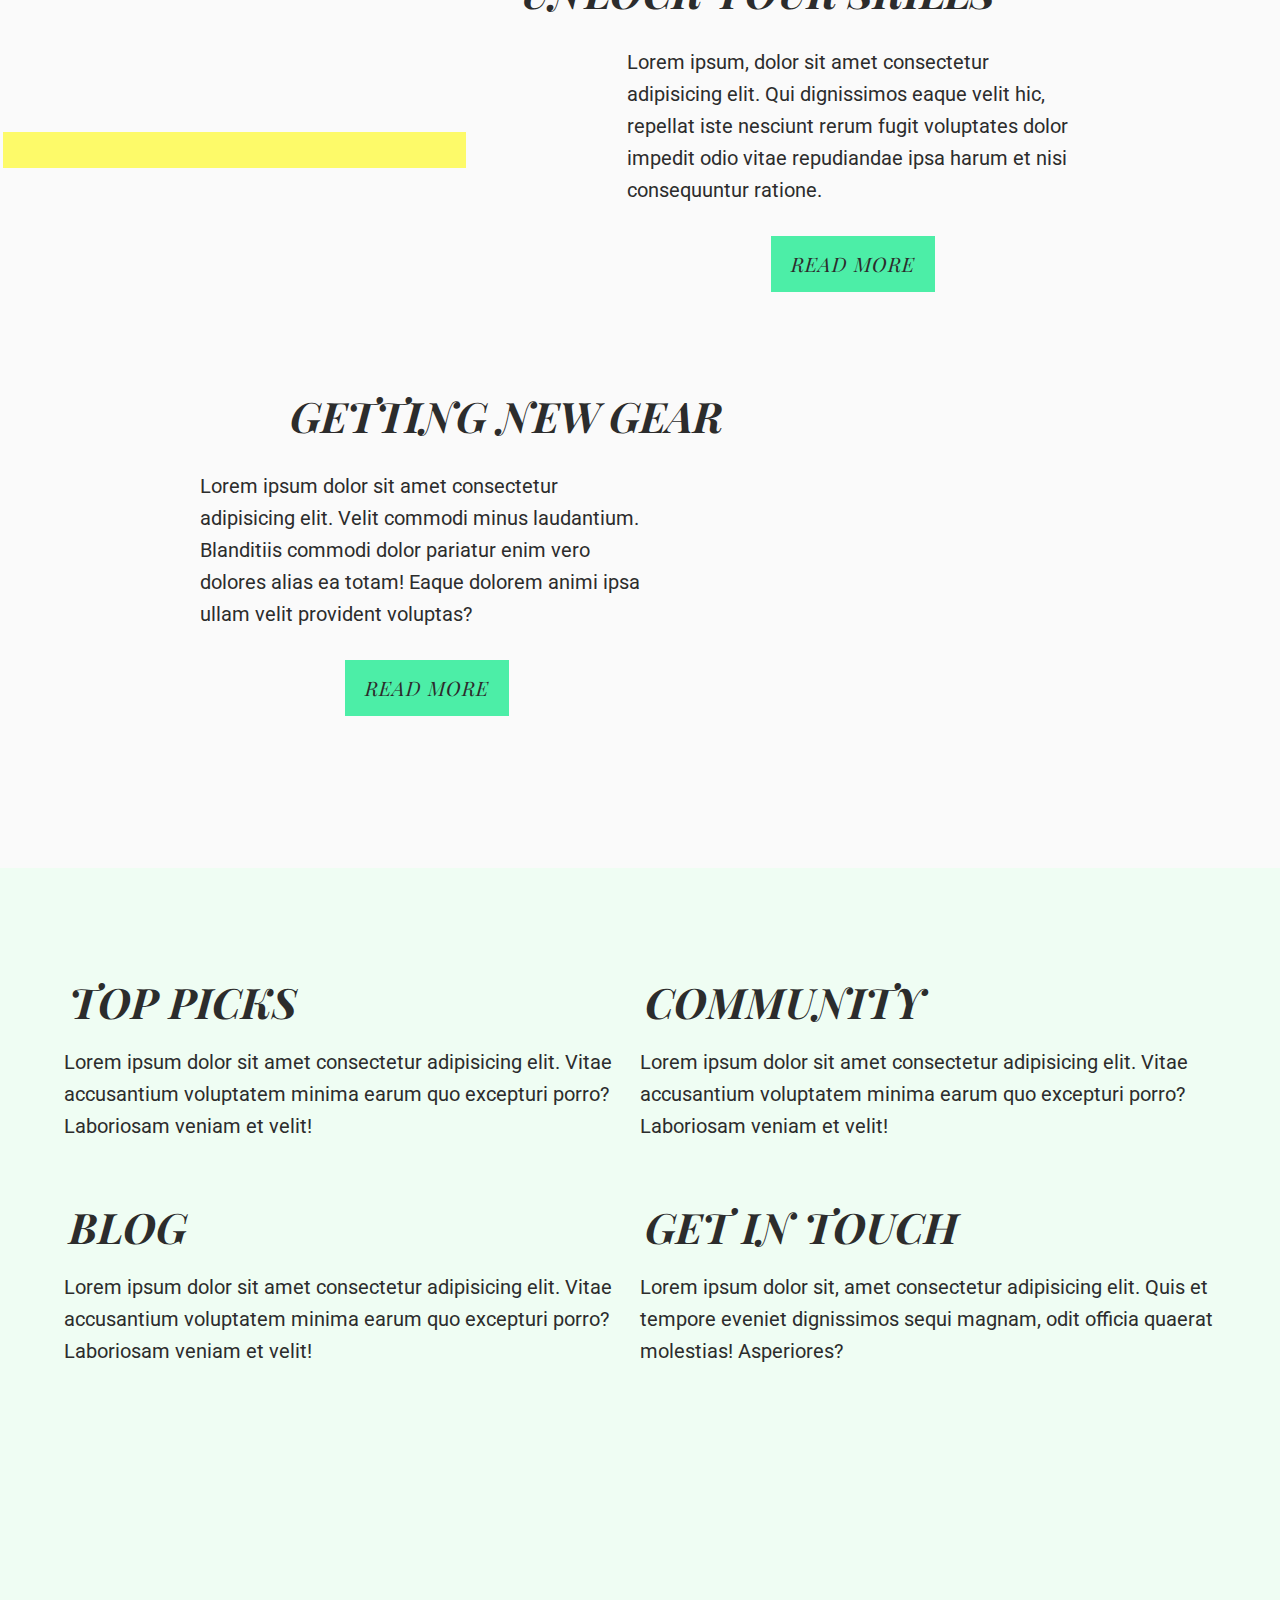
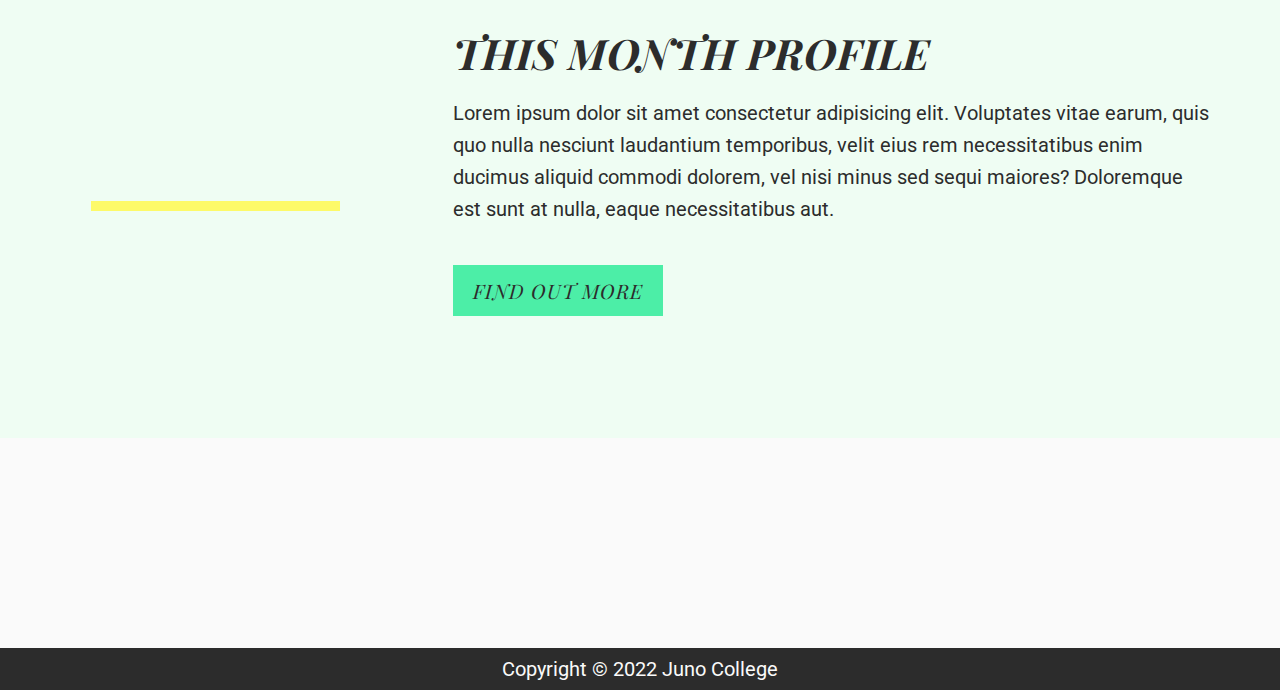
==== commit c79139ac: "Created blog page and completed header/nav" ====
--- a/index.html
+++ b/index.html
@@ -29,10 +29,10 @@
                             <a href="">About</a>
                         </li>
                         <li>
-                            <a href="">Blog</a>
+                            <a href="./blog.html">Blog</a>
                         </li>
                         <li>
-                            <a href="./index.html">Contact</a>
+                            <a href="./contact.html">Contact</a>
                         </li>
                     </ul>
                 </nav>
@@ -68,16 +68,15 @@
         <!-- Information section -->
 
         <section class="capturedInfo">
+
             <div class="section-container">
                 <div class="col columns image">
                     <img src="./assets/left-image.jpg" alt="">
                 </div>
                 <div class="col wording">
                     <h3>Unlock your skills</h3>
-                    <p>
-                        Lorem ipsum dolor sit amet, consectetur adipisicing elit. Architecto odit blanditiis vel, quia a distinctio quaerat explicabo incidunt alias minima perferendis quibusdam, quos eos cumque itaque praesentium, laborum et magni.
-                    </p>
-                    <a href="#" class="infoButton button">Find out more</a>
+                    <p>Lorem ipsum, dolor sit amet consectetur adipisicing elit. Qui dignissimos eaque velit hic, repellat iste nesciunt rerum fugit voluptates dolor impedit odio vitae repudiandae ipsa harum et nisi consequuntur ratione.</p>
+                    <a href="#" class="infoButton button">Read more</a>
                 </div>
             </div>
             <div class="section-container">
@@ -86,9 +85,8 @@
                 </div>
                 <div class="col wording">
                     <h3>Getting new gear</h3>
-                    <p>Lorem ipsum dolor, sit amet consectetur adipisicing elit. Veniam dolores deleniti id. Veritatis, dicta soluta unde velit delectus est cum, sit deserunt beatae nihil minus nam animi veniam nemo quod. Nulla consequatur rerum dolor hic
-                        maiores, fugit natus. Nihil, voluptatum?</p>
-                    <a href="#" class="infoButton button">Find out more</a>
+                    <p>Lorem ipsum dolor sit amet consectetur adipisicing elit. Velit commodi minus laudantium. Blanditiis commodi dolor pariatur enim vero dolores alias ea totam! Eaque dolorem animi ipsa ullam velit provident voluptas?</p>
+                    <a href="#" class="infoButton button">Read more</a>
                 </div>
             </div>
         </section>
@@ -97,24 +95,36 @@
         <section class="capturedLinks">
             <div class="wrapper">
                 <div class="info">
+                    <div class="icon">
+                        <i class="fa-solid fa-camera"></i>
+                    </div>
                     <h3>Top picks</h3>
                     <p>Lorem ipsum dolor sit amet consectetur adipisicing elit. Vitae accusantium voluptatem minima earum quo excepturi porro? Laboriosam veniam et velit! </p>
                 </div>
 
                 <div class="info">
+                    <div class="icon">
+                        <i class="fa-solid fa-users"></i>
+                    </div>
                     <h3>Community</h3>
                     <p>Lorem ipsum dolor sit amet consectetur adipisicing elit. Vitae accusantium voluptatem minima earum quo excepturi porro? Laboriosam veniam et velit! </p>
                 </div>
 
 
                 <div class="info">
+                    <div class="icon">
+                        <i class="fa-solid fa-file"></i>
+                    </div>
                     <h3>Blog</h3>
                     <p>Lorem ipsum dolor sit amet consectetur adipisicing elit. Vitae accusantium voluptatem minima earum quo excepturi porro? Laboriosam veniam et velit! </p>
                 </div>
 
                 <div class="info">
+                    <div class="icon">
+                        <i class="fa-solid fa-phone-flip"></i>
+                    </div>
                     <h3>Get in touch</h3>
-                    <p>Lorem ipsum dolor sit amet consectetur adipisicing elit. Vitae accusantium voluptatem minima earum quo excepturi porro? </p>
+                    <p>Lorem ipsum dolor sit, amet consectetur adipisicing elit. Quis et tempore eveniet dignissimos sequi magnam, odit officia quaerat molestias! Asperiores? </p>
                 </div>
 
             </div>
--- a/styles/sass/styles.css
+++ b/styles/sass/styles.css
@@ -363,12 +363,17 @@
   font-style: italic;
   text-transform: uppercase;
   font-family: "Playfair Display";
+  background-color: #4CEEA7;
 }
 
 .infoButton,
 .aboutButton {
   color: #2C2C2C;
   background: #4CEEA7;
+}
+
+footer {
+  margin: 0;
 }
 
 .headerText {
@@ -404,15 +409,28 @@
 
 .contactHeader {
   background-image: url("../../../assets/contact-header.jpg");
-  background-size: cover;
-  background-repeat: no-repeat;
   height: 100vh;
+  background-position: left;
 }
 
 .contactText {
   display: flex;
   justify-content: center;
   align-content: center;
+}
+.contactText h2 {
+  margin-top: 250px;
+  margin-left: 400px;
+}
+
+.contactHeader {
+  position: relative;
+  z-index: 3;
+}
+
+.blogHeader {
+  background-image: url("../../../assets/blog-header.jpg");
+  height: 70vh;
 }
 
 .navbar {
@@ -449,6 +467,7 @@
   display: flex;
   justify-content: center;
   align-items: center;
+  position: relative;
   z-index: 3;
   height: 80vh;
 }
@@ -476,47 +495,60 @@
   padding: 15px;
 }
 
-.capturedInfo .section-container .columns.image img {
-  width: 57%;
-  margin-right: auto;
-  box-shadow: 21px 20px 0px 18px #FDFA69;
-}
-.capturedInfo .section-container .columns.imageTwo img {
-  width: 57%;
-  display: flex;
-  box-shadow: -40px 40px 0px -1px #FDFA69;
+.capturedInfo {
+  height: 100vh;
 }
 .capturedInfo .section-container {
   display: flex;
   flex-wrap: wrap;
 }
+.capturedInfo p {
+  padding: 10px 200px;
+}
+.capturedInfo .section-container:nth-child(odd) h3 {
+  margin-right: 190px;
+}
 .capturedInfo .section-container:nth-child(even) {
+  /* selecting all the even no. divs with this class */
   display: flex;
   flex-direction: row-reverse;
+  /* img will be on the left side of all even no. rows */
+}
+.capturedInfo .section-container:nth-child(even) h3 {
+  margin-top: 100px;
+  margin-left: 160px;
 }
 .capturedInfo .col {
+  /* making content inside col centered */
   display: flex;
   flex-direction: column;
   justify-content: center;
-  align-items: flex-end;
+  align-items: center;
 }
 .capturedInfo .col:nth-child(1) {
-  width: 70%;
+  /* img will have less space */
+  flex: 1;
 }
 .capturedInfo .col:nth-child(2) {
+  /* text will have more space */
   flex: 2;
 }
 .capturedInfo .section-container > .col > img {
   width: 100%;
 }
+.capturedInfo .section-container > .col > img {
+  box-shadow: 21px 20px 0px 18px #FDFA69;
+}
+.capturedInfo .section-container .columns.imageTwo img {
+  box-shadow: -40px 40px 0px -1px #FDFA69;
+}
 
 .capturedLinks {
   background-color: #EFFDF3;
-  padding-top: 25px;
 }
 .capturedLinks .wrapper {
   height: 70vh;
-  padding: 80px 0;
+  padding: 90px 0;
   display: flex;
   justify-content: center;
   align-items: center;
@@ -524,6 +556,13 @@
 }
 .capturedLinks .info {
   width: 50%;
+}
+.capturedLinks h3,
+.capturedLinks .icon {
+  display: inline-block;
+}
+.capturedLinks i {
+  font-size: 30px;
 }
 
 .capturedProfile {
@@ -554,14 +593,13 @@
 
 .contactInformation {
   background-color: #EFFDF3;
-  height: 60vh;
-  display: flex;
-  flex-direction: column;
+  height: 70vh;
 }
 .contactInformation .contactInfo {
-  width: 20%;
-  margin-top: 175px;
+  margin-top: 150px;
   margin-left: 200px;
+  width: 25%;
+  display: inline-block;
 }
 .contactInformation .contactInfo p {
   line-height: 15px;
@@ -571,9 +609,25 @@
   letter-spacing: 1.1px;
   margin-bottom: 30px;
 }
-.contactInformation .contactInfo i {
-  padding: 0 8px;
-  padding-bottom: 20px;
+.contactInformation .social {
+  display: flex;
+  width: 50%;
+  justify-content: left;
+}
+.contactInformation .social i {
+  margin: 20px 10px;
+}
+
+.blogInfo {
+  background-color: #EFFDF3;
+  height: 100vh;
+}
+
+.blogHeader h2 {
+  margin: 150px auto;
+  display: flex;
+  justify-content: center;
+  align-items: center;
 }
 
 footer {
@@ -587,4 +641,54 @@
   color: #FAFAFA;
   margin: 0 auto;
   text-align: center;
+}
+
+.container {
+  margin-top: 100px;
+  margin-left: 600px;
+  display: flex;
+  justify-content: center;
+  position: relative;
+  z-index: 2;
+  background: #FAFAFA;
+  box-shadow: -40px 40px 0px 2px #FDFA69;
+  height: 85vh;
+  width: 55%;
+}
+
+.right-side {
+  width: 80%;
+  display: flex;
+  margin: 50px auto;
+  justify-content: center;
+}
+.right-side .top {
+  width: 600px;
+  margin-bottom: 30px;
+}
+.right-side .top input {
+  width: 50%;
+  padding: 5px;
+  border: none;
+  border-bottom: 2px solid #4CEEA7;
+  background-color: transparent;
+  resize: none;
+  outline: none;
+}
+.right-side .top label {
+  display: block;
+  width: 131px;
+}
+.right-side textarea {
+  width: 100%;
+  height: 300px;
+  padding: 10px;
+  border-radius: 5px;
+  margin-bottom: 40px;
+  resize: none;
+  border: 2px solid #4CEEA7;
+}
+.right-side .button {
+  width: 100%;
+  padding: 10px 297px;
 }/*# sourceMappingURL=styles.css.map */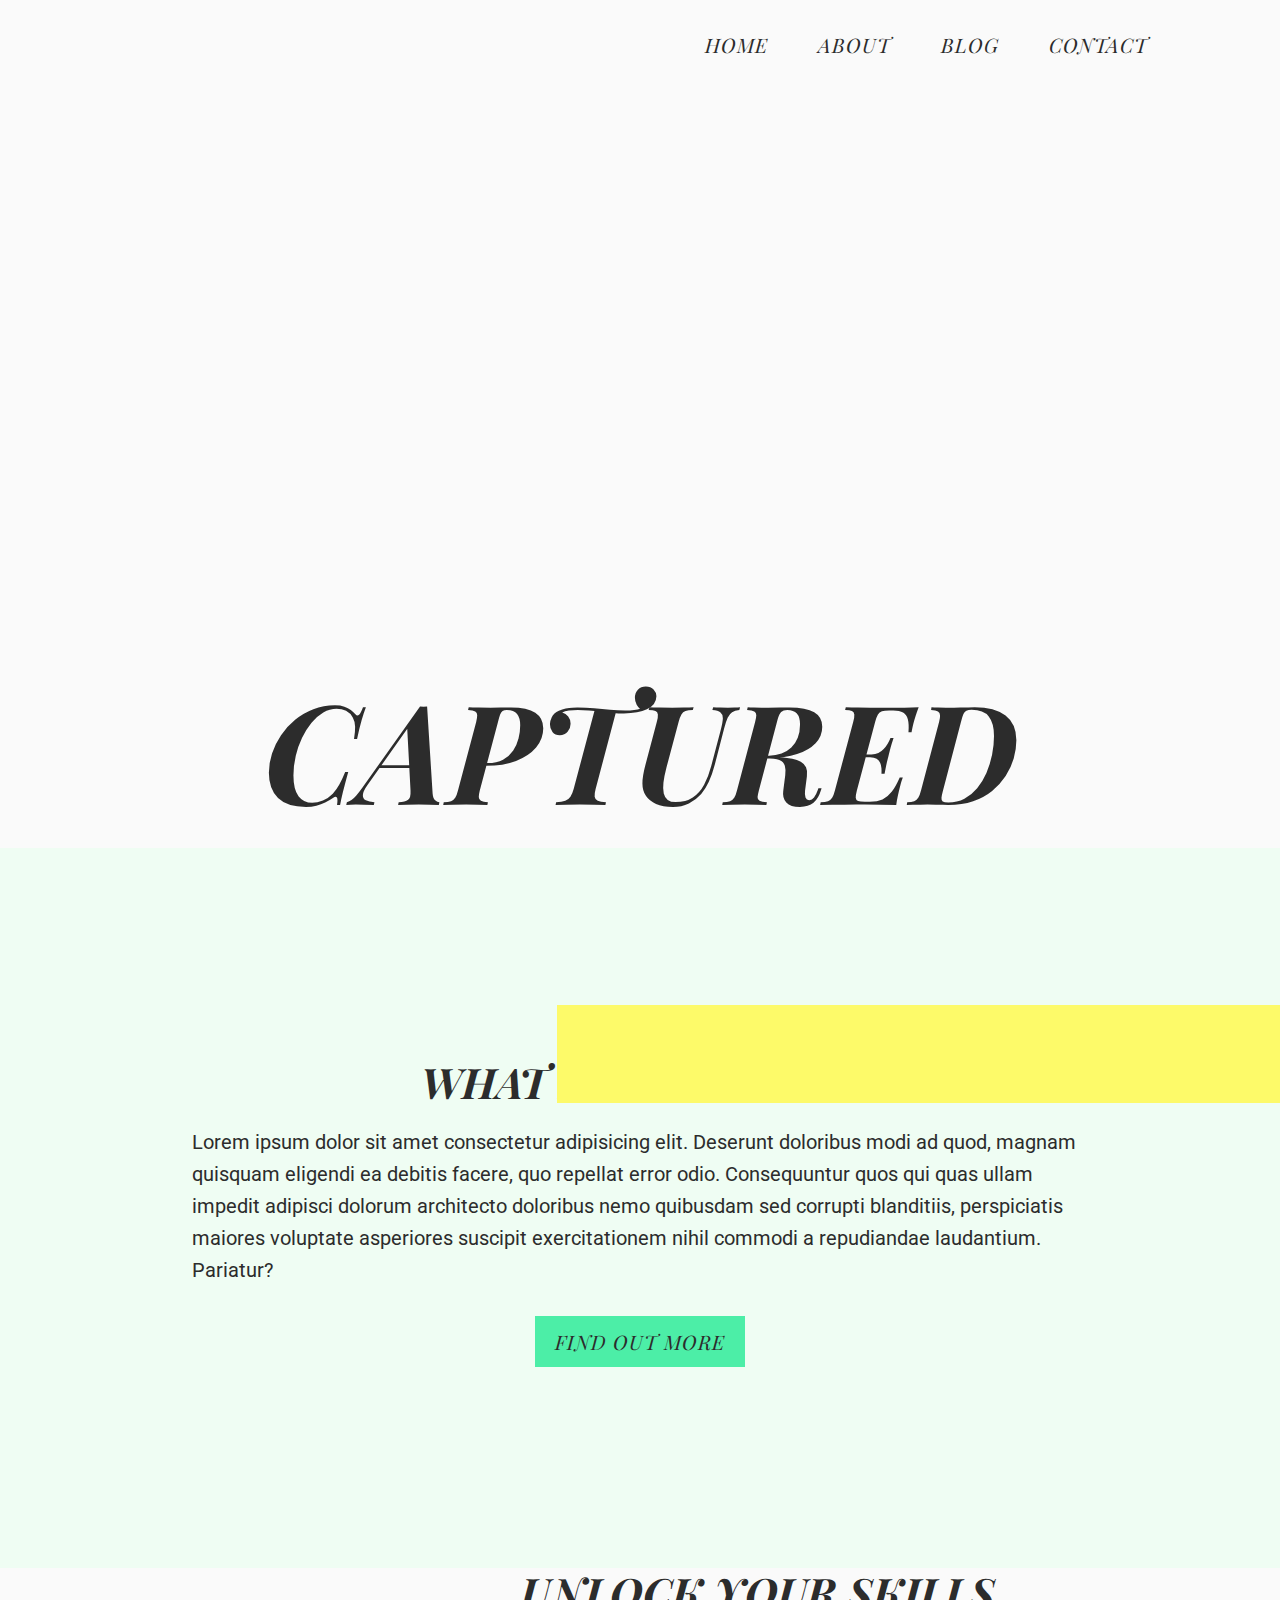
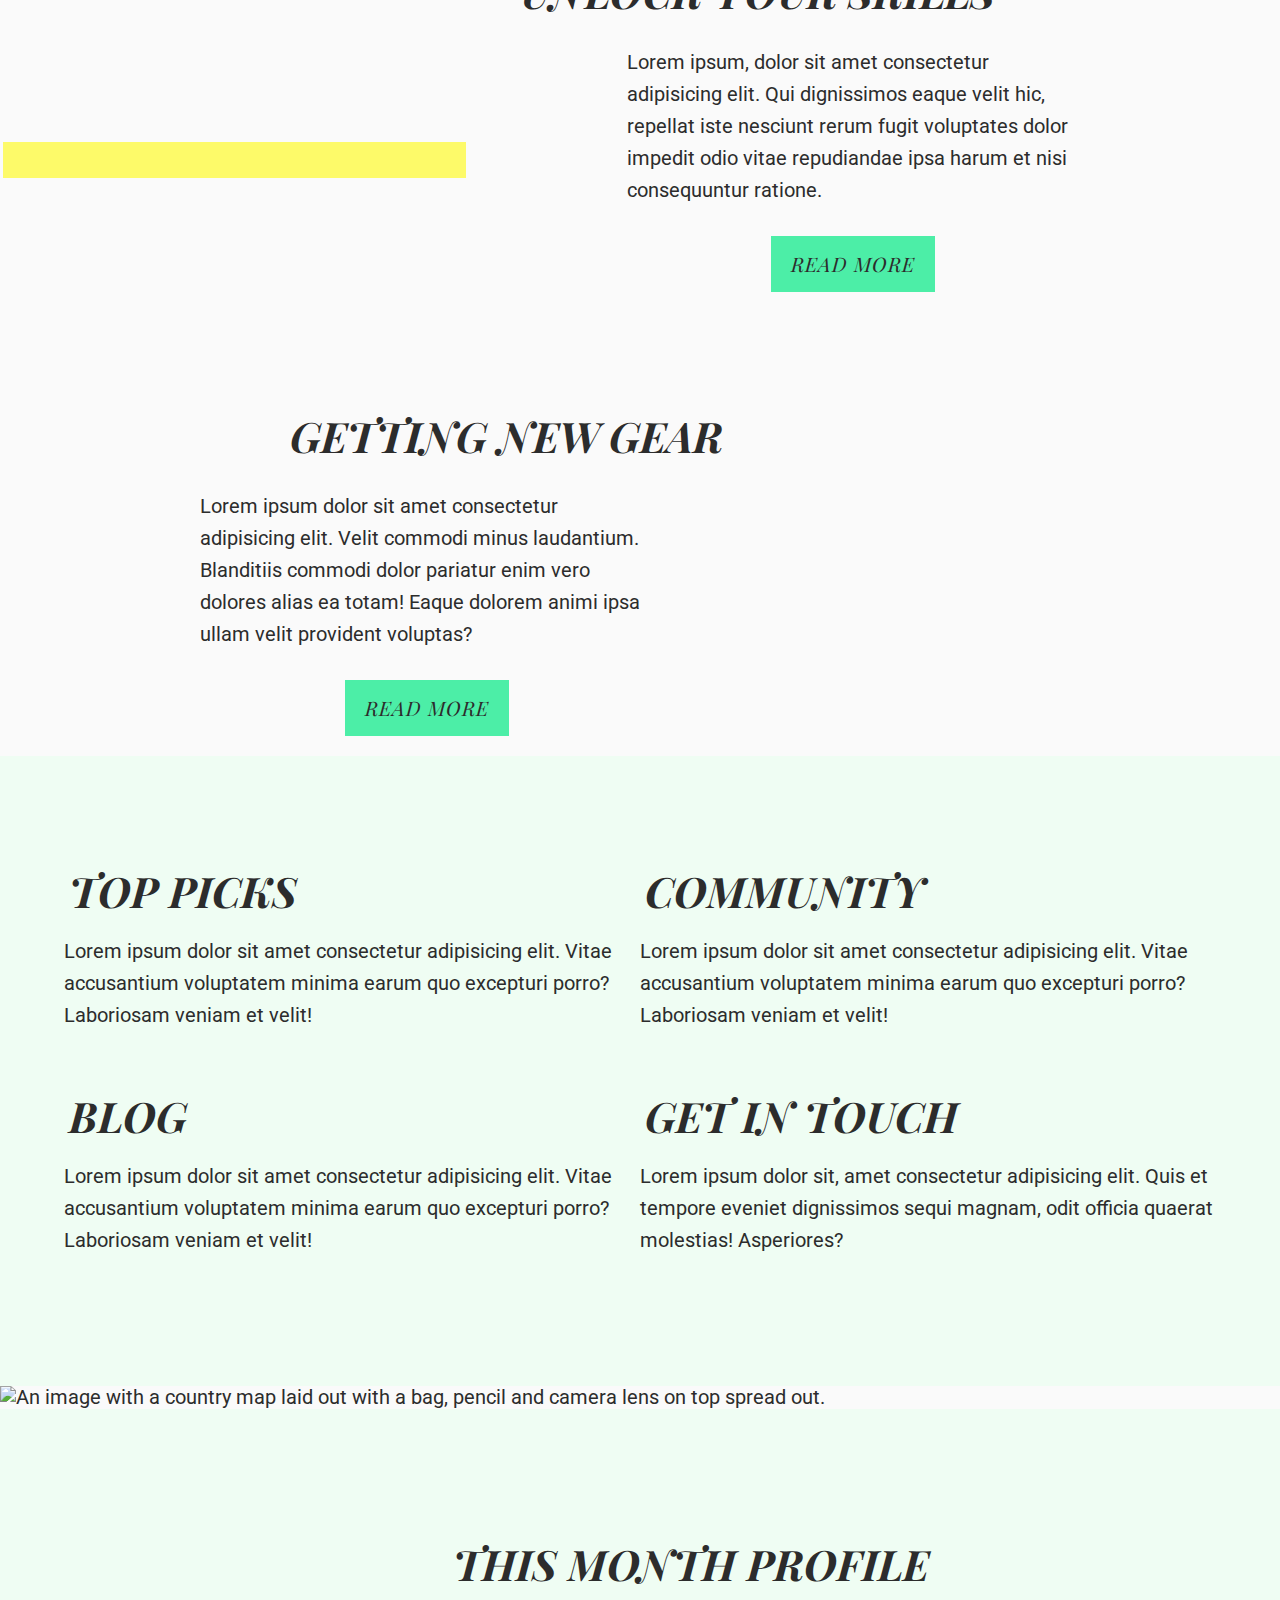
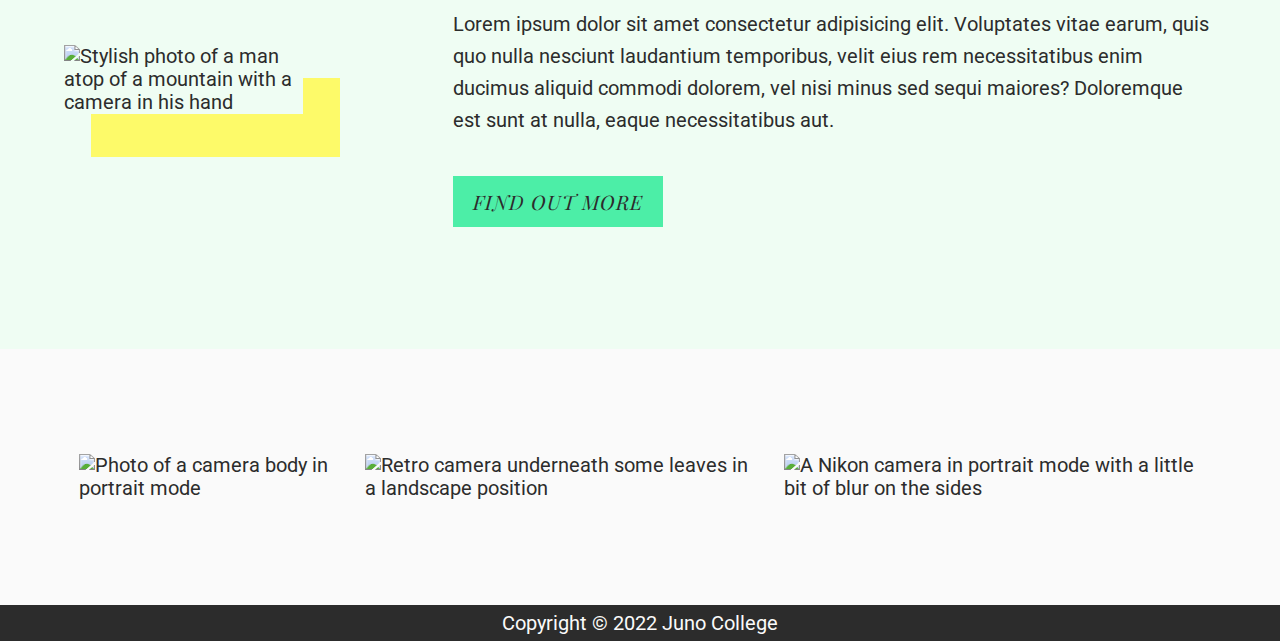
==== commit 92ae293e: "Completed blog section and updated form" ====
--- a/index.html
+++ b/index.html
@@ -132,7 +132,7 @@
 
 
         <div class="backgroundImage">
-            <img src="./assets/banner.jpg" alt="">
+            <img src="./assets/banner.jpg" alt="An image with a country map laid out with a bag, pencil and camera lens on top spread out.">
         </div>
 
 
@@ -141,7 +141,7 @@
         <section class="capturedProfile">
             <div class="wrapper">
                 <div class="imgContainer">
-                    <img src="./assets/small-box.jpg" alt="">
+                    <img src="./assets/small-box.jpg" alt="Stylish photo of a man atop of a mountain with a camera in his hand">
                 </div>
                 <div class="infoContainer">
                     <h3>This month profile</h3>
@@ -157,9 +157,9 @@
             <div class="wrapper">
                 <div class="gallery">
                     <ul class="capturedList">
-                        <li><img src="./assets/gallery-image-1.jpg" alt=""></li>
-                        <li><img src="./assets/gallery-image-2.jpg" alt=""></li>
-                        <li><img src="assets/gallery-image-3.jpg" alt=""></li>
+                        <li><img src="./assets/gallery-image-1.jpg" alt="Photo of a camera body in portrait mode"></li>
+                        <li><img src="./assets/gallery-image-2.jpg" alt="Retro camera underneath some leaves in a landscape position"></li>
+                        <li><img src="assets/gallery-image-3.jpg" alt="A Nikon camera in portrait mode with a little bit of blur on the sides"></li>
                     </ul>
                 </div>
             </div>
--- a/styles/sass/styles.css
+++ b/styles/sass/styles.css
@@ -1,11 +1,11 @@
 html {
-  line-height: 1.15;
-  -ms-text-size-adjust: 100%;
-  -webkit-text-size-adjust: 100%;
+    line-height: 1.15;
+    -ms-text-size-adjust: 100%;
+    -webkit-text-size-adjust: 100%;
 }
 
 body {
-  margin: 0;
+    margin: 0;
 }
 
 article,
@@ -14,109 +14,109 @@
 header,
 nav,
 section {
-  display: block;
+    display: block;
 }
 
 h1 {
-  font-size: 2em;
-  margin: 0.67em 0;
+    font-size: 2em;
+    margin: 0.67em 0;
 }
 
 figcaption,
 figure,
 main {
-  display: block;
+    display: block;
 }
 
 figure {
-  margin: 1em 40px;
+    margin: 1em 40px;
 }
 
 hr {
-  box-sizing: content-box;
-  height: 0;
-  overflow: visible;
+    box-sizing: content-box;
+    height: 0;
+    overflow: visible;
 }
 
 pre {
-  font-family: monospace, monospace;
-  font-size: 1em;
+    font-family: monospace, monospace;
+    font-size: 1em;
 }
 
 a {
-  background-color: transparent;
-  -webkit-text-decoration-skip: objects;
+    background-color: transparent;
+    -webkit-text-decoration-skip: objects;
 }
 
 abbr[title] {
-  border-bottom: none;
-  text-decoration: underline;
-  -webkit-text-decoration: underline dotted;
-          text-decoration: underline dotted;
+    border-bottom: none;
+    text-decoration: underline;
+    -webkit-text-decoration: underline dotted;
+    text-decoration: underline dotted;
 }
 
 b,
 strong {
-  font-weight: inherit;
+    font-weight: inherit;
 }
 
 b,
 strong {
-  font-weight: bolder;
+    font-weight: bolder;
 }
 
 code,
 kbd,
 samp {
-  font-family: monospace, monospace;
-  font-size: 1em;
+    font-family: monospace, monospace;
+    font-size: 1em;
 }
 
 dfn {
-  font-style: italic;
+    font-style: italic;
 }
 
 mark {
-  background-color: #ff0;
-  color: #000;
+    background-color: #ff0;
+    color: #000;
 }
 
 small {
-  font-size: 80%;
+    font-size: 80%;
 }
 
 sub,
 sup {
-  font-size: 75%;
-  line-height: 0;
-  position: relative;
-  vertical-align: baseline;
+    font-size: 75%;
+    line-height: 0;
+    position: relative;
+    vertical-align: baseline;
 }
 
 sub {
-  bottom: -0.25em;
+    bottom: -0.25em;
 }
 
 sup {
-  top: -0.5em;
+    top: -0.5em;
 }
 
 audio,
 video {
-  display: inline-block;
+    display: inline-block;
 }
 
 audio:not([controls]) {
-  display: none;
-  height: 0;
+    display: none;
+    height: 0;
 }
 
 img {
-  border-style: none;
+    border-style: none;
 }
 
 svg:not(:root) {
-  overflow: hidden;
+    overflow: hidden;
 }
 
 button,
@@ -124,168 +124,168 @@
 optgroup,
 select,
 textarea {
-  font-family: sans-serif;
-  font-size: 100%;
-  line-height: 1.15;
-  margin: 0;
+    font-family: sans-serif;
+    font-size: 100%;
+    line-height: 1.15;
+    margin: 0;
 }
 
 button,
 input {
-  overflow: visible;
+    overflow: visible;
 }
 
 button,
 select {
-  text-transform: none;
+    text-transform: none;
 }
 
 button,
 html [type=button],
 [type=reset],
 [type=submit] {
-  -webkit-appearance: button;
+    -webkit-appearance: button;
 }
 
 button::-moz-focus-inner,
 [type=button]::-moz-focus-inner,
 [type=reset]::-moz-focus-inner,
 [type=submit]::-moz-focus-inner {
-  border-style: none;
-  padding: 0;
+    border-style: none;
+    padding: 0;
 }
 
 button:-moz-focusring,
 [type=button]:-moz-focusring,
 [type=reset]:-moz-focusring,
 [type=submit]:-moz-focusring {
-  outline: 1px dotted ButtonText;
+    outline: 1px dotted ButtonText;
 }
 
 fieldset {
-  padding: 0.35em 0.75em 0.625em;
+    padding: 0.35em 0.75em 0.625em;
 }
 
 legend {
-  box-sizing: border-box;
-  color: inherit;
-  display: table;
-  max-width: 100%;
-  padding: 0;
-  white-space: normal;
+    box-sizing: border-box;
+    color: inherit;
+    display: table;
+    max-width: 100%;
+    padding: 0;
+    white-space: normal;
 }
 
 progress {
-  display: inline-block;
-  vertical-align: baseline;
+    display: inline-block;
+    vertical-align: baseline;
 }
 
 textarea {
-  overflow: auto;
+    overflow: auto;
 }
 
 [type=checkbox],
 [type=radio] {
-  box-sizing: border-box;
-  padding: 0;
+    box-sizing: border-box;
+    padding: 0;
 }
 
 [type=number]::-webkit-inner-spin-button,
 [type=number]::-webkit-outer-spin-button {
-  height: auto;
+    height: auto;
 }
 
 [type=search] {
-  -webkit-appearance: textfield;
-  outline-offset: -2px;
+    -webkit-appearance: textfield;
+    outline-offset: -2px;
 }
 
 [type=search]::-webkit-search-cancel-button,
 [type=search]::-webkit-search-decoration {
-  -webkit-appearance: none;
+    -webkit-appearance: none;
 }
 
 ::-webkit-file-upload-button {
-  -webkit-appearance: button;
-  font: inherit;
+    -webkit-appearance: button;
+    font: inherit;
 }
 
 details,
 menu {
-  display: block;
+    display: block;
 }
 
 summary {
-  display: list-item;
+    display: list-item;
 }
 
 canvas {
-  display: inline-block;
+    display: inline-block;
 }
 
 template {
-  display: none;
+    display: none;
 }
 
 [hidden] {
-  display: none;
+    display: none;
 }
 
 .clearfix:after {
-  visibility: hidden;
-  display: block;
-  font-size: 0;
-  content: "";
-  clear: both;
-  height: 0;
+    visibility: hidden;
+    display: block;
+    font-size: 0;
+    content: "";
+    clear: both;
+    height: 0;
 }
 
 html {
-  box-sizing: border-box;
+    box-sizing: border-box;
 }
 
 *,
 *:before,
 *:after {
-  box-sizing: inherit;
+    box-sizing: inherit;
 }
 
 .sr-only {
-  position: absolute;
-  width: 1px;
-  height: 1px;
-  margin: -1px;
-  border: 0;
-  padding: 0;
-  white-space: nowrap;
-  -webkit-clip-path: inset(100%);
-          clip-path: inset(100%);
-  clip: rect(0 0 0 0);
-  overflow: hidden;
+    position: absolute;
+    width: 1px;
+    height: 1px;
+    margin: -1px;
+    border: 0;
+    padding: 0;
+    white-space: nowrap;
+    -webkit-clip-path: inset(100%);
+    clip-path: inset(100%);
+    clip: rect(0 0 0 0);
+    overflow: hidden;
 }
 
 html {
-  font-size: 125%;
+    font-size: 125%;
 }
 
 body {
-  font-family: "Roboto";
-  font-weight: none;
-  color: #2C2C2C;
-  background-color: #FAFAFA;
+    font-family: "Roboto";
+    font-weight: none;
+    color: #2C2C2C;
+    background-color: #FAFAFA;
 }
 
 h1,
 h2 {
-  text-align: center;
+    text-align: center;
 }
 
 h2 {
-  font-family: "Playfair Display";
-  font-weight: bold;
-  font-style: italic;
-  font-size: 2.6rem;
-  letter-spacing: 1px;
+    font-family: "Playfair Display";
+    font-weight: bold;
+    font-style: italic;
+    font-size: 2.6rem;
+    letter-spacing: 1px;
 }
 
 h1,
@@ -293,402 +293,562 @@
 h3,
 h4,
 blockquote {
-  font-family: "Playfair Display";
-  font-weight: normal;
-  color: #2C2C2C;
-  margin: 0;
-  font-style: italic;
-  font-weight: 700;
-  text-transform: uppercase;
+    font-family: "Playfair Display";
+    font-weight: normal;
+    color: #2C2C2C;
+    margin: 0;
+    font-style: italic;
+    font-weight: 700;
+    text-transform: uppercase;
 }
 
 h1 {
-  font-size: 6.9rem;
+    font-size: 6.9rem;
 }
 
 h2 {
-  font-size: 4rem;
+    font-size: 4rem;
 }
 
 h3 {
-  font-size: 2.1rem;
+    font-size: 2.1rem;
 }
 
 h4 {
-  font-size: 1.6rem;
+    font-size: 1.6rem;
+}
+
+h5 {
+    font-size: 26px;
+    font-family: "Playfair Display";
+    margin: 15px 0;
+    font-style: italic;
+    letter-spacing: 1.1px;
 }
 
 ul,
 li,
 a,
 input {
-  margin: 0;
-  padding: 0;
+    margin: 0;
+    padding: 0;
 }
 
 ul {
-  list-style: none;
+    list-style: none;
 }
 
 a {
-  text-decoration: none;
-  color: inherit;
+    text-decoration: none;
+    color: inherit;
 }
 
 p {
-  font-family: "Roboto";
-  font-weight: 400;
-  line-height: 1.6rem;
+    font-family: "Roboto";
+    font-weight: 400;
+    line-height: 1.6rem;
+}
+
+br {
+    line-height: 1.6rem;
+}
+
+address {
+    font-style: normal;
 }
 
 img {
-  max-width: 100%;
-  width: 100%;
-  display: block;
+    max-width: 100%;
+    width: 100%;
+    display: block;
 }
 
 .wrapper {
-  max-width: 1260px;
-  width: 90%;
-  margin: 0 auto;
+    max-width: 1260px;
+    width: 90%;
+    margin: 0 auto;
 }
 
 .button {
-  padding: 12px 20px;
-  border: none;
-  line-height: 1.6rem;
-  text-align: center;
-  letter-spacing: 0.05rem;
-  font-size: 1rem;
-  font-style: italic;
-  text-transform: uppercase;
-  font-family: "Playfair Display";
-  background-color: #4CEEA7;
+    padding: 12px 20px;
+    border: none;
+    line-height: 1.6rem;
+    text-align: center;
+    letter-spacing: 0.05rem;
+    font-size: 1rem;
+    font-style: italic;
+    text-transform: uppercase;
+    font-family: "Playfair Display";
+    background-color: #4CEEA7;
 }
 
 .infoButton,
 .aboutButton {
-  color: #2C2C2C;
-  background: #4CEEA7;
+    color: #2C2C2C;
+    background: #4CEEA7;
+}
+
+section {
+    background-color: #EFFDF3;
 }
 
 footer {
-  margin: 0;
+    margin: 0;
 }
 
 .headerText {
-  display: flex;
-  justify-content: center;
-  align-items: center;
-  text-align: center;
-  padding-top: 600px;
-  width: 60%;
-  margin: auto;
-  position: relative;
-  z-index: 3;
+    display: flex;
+    justify-content: center;
+    align-items: center;
+    text-align: center;
+    padding-top: 600px;
+    width: 60%;
+    margin: auto;
+    position: relative;
+    z-index: 3;
 }
 
 .newImage {
-  width: 680px;
-  position: absolute;
-  bottom: 0px;
-  right: 0;
-  z-index: 1;
-  border: 2px solid red;
-}
+    width: 680px;
+    position: absolute;
+    bottom: -155px;
+    right: 0;
+    z-index: 1;
+    border: 2px solid red;
+}
+
 .newImage img {
-  box-shadow: -5px 10px 0px 40px #FDFA69, -5px -8px 0px 40px #FDFA69;
+    box-shadow: -5px 10px 0px 40px #FDFA69, -5px -8px 0px 40px #FDFA69;
 }
 
 header {
-  background-image: url("../../../assets/header-image.jpg");
-  background-size: cover;
-  background-repeat: no-repeat;
-  padding: 20px;
+    background-image: url("../../../assets/header-image.jpg");
+    background-size: cover;
+    background-repeat: no-repeat;
+    padding: 20px;
 }
 
 .contactHeader {
-  background-image: url("../../../assets/contact-header.jpg");
-  height: 100vh;
-  background-position: left;
+    background-image: url("../../../assets/contact-header.jpg");
+    height: 100vh;
+    background-position: left;
 }
 
 .contactText {
-  display: flex;
-  justify-content: center;
-  align-content: center;
-}
+    display: flex;
+    justify-content: center;
+    align-content: center;
+}
+
 .contactText h2 {
-  margin-top: 250px;
-  margin-left: 400px;
+    margin-top: 250px;
+    margin-left: 400px;
 }
 
 .contactHeader {
-  position: relative;
-  z-index: 3;
+    position: relative;
+    z-index: 3;
 }
 
 .blogHeader {
-  background-image: url("../../../assets/blog-header.jpg");
-  height: 70vh;
+    background-image: url("../../../assets/blog-header.jpg");
+    height: 70vh;
 }
 
 .navbar {
-  font-family: "Playfair Display";
-  font-style: italic;
-  font-size: 1rem;
-  text-align: center;
-  line-height: 1.45rem;
-  letter-spacing: 0.05rem;
-  text-transform: uppercase;
-  display: flex;
-  padding: 10px 0;
-}
+    font-family: "Playfair Display";
+    font-style: italic;
+    font-size: 1rem;
+    text-align: center;
+    line-height: 1.45rem;
+    letter-spacing: 0.05rem;
+    text-transform: uppercase;
+    display: flex;
+    padding: 10px 0;
+}
+
 .navbar .wrapper {
-  display: flex;
-  align-items: center;
-  justify-content: right;
-}
+    display: flex;
+    align-items: center;
+    justify-content: right;
+}
+
 .navbar .menu {
-  display: flex;
-}
+    display: flex;
+}
+
 .navbar li {
-  margin-right: 50px;
-}
+    margin-right: 50px;
+}
+
 .navbar a:hover {
-  transition: 0.2s;
-  padding-bottom: 2px;
-  border-bottom: 4px solid #4CEEA7;
+    transition: 0.2s;
+    padding-bottom: 2px;
+    border-bottom: 3px solid #4CEEA7;
 }
 
 .capturedAbout {
-  background-color: #EFFDF3;
-  width: 100%;
-  display: flex;
-  justify-content: center;
-  align-items: center;
-  position: relative;
-  z-index: 3;
-  height: 80vh;
-}
+    background-color: #EFFDF3;
+    width: 100%;
+    display: flex;
+    justify-content: center;
+    align-items: center;
+    position: relative;
+    height: 80vh;
+}
+
 .capturedAbout .wrapper {
-  width: 70%;
-  text-align: center;
-}
+    width: 70%;
+    text-align: center;
+}
+
 .capturedAbout p {
-  margin-bottom: 40px;
-  text-align: left;
-}
+    margin-bottom: 40px;
+    text-align: left;
+}
+
 .capturedAbout h2 {
-  max-width: 100%;
+    max-width: 100%;
 }
 
 .capturedGallery {
-  margin: 90px 0;
-}
+    background-color: #FAFAFA;
+    margin: 90px 0;
+}
+
 .capturedGallery .capturedList {
-  display: flex;
-  width: 100%;
-  height: 100%;
-}
+    display: flex;
+    width: 100%;
+    height: 100%;
+}
+
 .capturedGallery .capturedList li {
-  padding: 15px;
+    padding: 15px;
 }
 
 .capturedInfo {
-  height: 100vh;
-}
+    background-color: #FAFAFA;
+}
+
 .capturedInfo .section-container {
-  display: flex;
-  flex-wrap: wrap;
-}
+    display: flex;
+    flex-wrap: wrap;
+}
+
 .capturedInfo p {
-  padding: 10px 200px;
-}
+    padding: 10px 200px;
+}
+
 .capturedInfo .section-container:nth-child(odd) h3 {
-  margin-right: 190px;
-}
+    margin-right: 190px;
+}
+
 .capturedInfo .section-container:nth-child(even) {
-  /* selecting all the even no. divs with this class */
-  display: flex;
-  flex-direction: row-reverse;
-  /* img will be on the left side of all even no. rows */
-}
+    /* selecting all the even no. divs with this class */
+    display: flex;
+    flex-direction: row-reverse;
+    /* img will be on the left side of all even no. rows */
+}
+
 .capturedInfo .section-container:nth-child(even) h3 {
-  margin-top: 100px;
-  margin-left: 160px;
-}
+    margin-top: 100px;
+    margin-left: 160px;
+}
+
 .capturedInfo .col {
-  /* making content inside col centered */
-  display: flex;
-  flex-direction: column;
-  justify-content: center;
-  align-items: center;
-}
+    /* making content inside col centered */
+    display: flex;
+    flex-direction: column;
+    justify-content: center;
+    align-items: center;
+}
+
 .capturedInfo .col:nth-child(1) {
-  /* img will have less space */
-  flex: 1;
-}
+    /* img will have less space */
+    flex: 1;
+}
+
 .capturedInfo .col:nth-child(2) {
-  /* text will have more space */
-  flex: 2;
-}
-.capturedInfo .section-container > .col > img {
-  width: 100%;
-}
-.capturedInfo .section-container > .col > img {
-  box-shadow: 21px 20px 0px 18px #FDFA69;
-}
+    /* text will have more space */
+    flex: 2;
+}
+
+.capturedInfo .section-container>.col>img {
+    width: 100%;
+}
+
+.capturedInfo .section-container>.col>img {
+    box-shadow: 21px 20px 0px 18px #FDFA69;
+}
+
 .capturedInfo .section-container .columns.imageTwo img {
-  box-shadow: -40px 40px 0px -1px #FDFA69;
-}
-
-.capturedLinks {
-  background-color: #EFFDF3;
-}
+    box-shadow: -40px 40px 0px -1px #FDFA69;
+}
+
+.capturedInfo .button {
+    margin-bottom: 20px;
+}
+
 .capturedLinks .wrapper {
-  height: 70vh;
-  padding: 90px 0;
-  display: flex;
-  justify-content: center;
-  align-items: center;
-  flex-wrap: wrap;
-}
+    height: 70vh;
+    padding: 90px 0;
+    display: flex;
+    justify-content: center;
+    align-items: center;
+    flex-wrap: wrap;
+}
+
 .capturedLinks .info {
-  width: 50%;
-}
+    width: 50%;
+}
+
 .capturedLinks h3,
 .capturedLinks .icon {
-  display: inline-block;
-}
+    display: inline-block;
+}
+
 .capturedLinks i {
-  font-size: 30px;
+    font-size: 30px;
 }
 
 .capturedProfile {
-  height: 60vh;
-  background-color: #EFFDF3;
-  display: flex;
-  justify-content: center;
-  align-items: center;
-}
+    height: 60vh;
+    display: flex;
+    justify-content: center;
+    align-items: center;
+}
+
 .capturedProfile .imgContainer {
-  display: inline-block;
-  width: 70%;
-}
+    display: inline-block;
+    width: 70%;
+}
+
 .capturedProfile .infoContainer {
-  margin-left: 150px;
-}
+    margin-left: 150px;
+}
+
 .capturedProfile .infoContainer p {
-  margin-bottom: 50px;
-}
+    margin-bottom: 50px;
+}
+
 .capturedProfile .imgContainer img {
-  box-shadow: 32px 38px 0px 5px #FDFA69;
-}
+    box-shadow: 32px 38px 0px 5px #FDFA69;
+}
+
 .capturedProfile .wrapper {
-  display: flex;
-  justify-content: center;
-  align-items: center;
+    display: flex;
+    justify-content: center;
+    align-items: center;
 }
 
 .contactInformation {
-  background-color: #EFFDF3;
-  height: 70vh;
-}
+    background-color: #EFFDF3;
+}
+
 .contactInformation .contactInfo {
-  margin-top: 150px;
-  margin-left: 200px;
-  width: 25%;
-  display: inline-block;
-}
+    margin-top: 180px;
+    margin-left: 200px;
+    width: 25%;
+    display: inline-block;
+    height: 60vh;
+}
+
 .contactInformation .contactInfo p {
-  line-height: 15px;
-}
+    line-height: 15px;
+}
+
 .contactInformation .contactInfo h4 {
-  font-size: 1.625;
-  letter-spacing: 1.1px;
-  margin-bottom: 30px;
-}
+    font-size: 1.625;
+    letter-spacing: 1.1px;
+    margin-bottom: 30px;
+}
+
 .contactInformation .social {
-  display: flex;
-  width: 50%;
-  justify-content: left;
-}
+    display: flex;
+    width: 50%;
+    justify-content: left;
+}
+
 .contactInformation .social i {
-  margin: 20px 10px;
-}
-
-.blogInfo {
-  background-color: #EFFDF3;
-  height: 100vh;
+    margin: 20px 10px;
+}
+
+.blogInformation .commentHeader {
+    width: 100%;
+    display: flex;
+    justify-content: center;
+    align-items: flex-start;
+    margin-top: 30px;
+}
+
+.blogInfo .sideImage {
+    position: absolute;
+    left: 0;
+    bottom: -321px;
+}
+
+.blogInfo .blogImage {
+    position: absolute;
+    height: 100%;
+    width: 900px;
+    max-width: 100%;
+    bottom: -321px;
+    right: 0px;
+}
+
+.blogInfo .blogImage img {
+    box-shadow: -37px 40px 0px -1px #FDFA69;
+}
+
+.blogInfo .wrapper {
+    border-left: 5px solid #FDFA69;
+    border-bottom: 5px solid #FDFA69;
+    width: 59%;
+    display: flex;
+    flex-direction: column;
+    height: 100%;
+    padding-top: 400px;
+    margin-right: 0;
+}
+
+.blogInfo .wrapper .blogContainer {
+    margin: 0 auto;
+    width: 90%;
+    text-align: left;
+}
+
+.blogInfo .wrapper h3 {
+    padding-top: 50px;
+}
+
+.blogInfo .sideImageContainer {
+    width: 25%;
+    height: 100%;
+    margin: 40px;
+    margin-left: 100px;
+}
+
+.blogInfo .sideImageContainer ul {
+    margin: 20px;
+    list-style: inside;
+}
+
+.blogInfo .columnContainer {
+    margin: 40px 40px;
+    background: #FAFAFA;
+}
+
+.blogInfo .columnContainer p {
+    width: 100%;
+    margin-bottom: 100px;
 }
 
 .blogHeader h2 {
-  margin: 150px auto;
-  display: flex;
-  justify-content: center;
-  align-items: center;
-}
-
-footer {
-  background-color: #2C2C2C;
-  margin: 0;
-  width: 100%;
-  text-align: center;
-  padding: 5px;
-}
-footer p {
-  color: #FAFAFA;
-  margin: 0 auto;
-  text-align: center;
+    margin: 150px auto;
+    display: flex;
+    justify-content: center;
+    align-items: center;
+}
+
+.right-side .form-container {
+    margin: 2rem 0;
+    display: flex;
+    justify-content: space-between;
+}
+
+.right-side .form-container input {
+    background: transparent;
+}
+
+.right-side label {
+    border-bottom: 2px solid #4CEEA7;
+}
+
+.right-side textarea {
+    background: transparent;
+}
+
+.commentProfile .imgContainer {
+    display: inline-block;
+    width: 7%;
+}
+
+.commentProfile .commentContainer {
+    display: flex;
+    justify-content: flex-end;
+    align-items: center;
+}
+
+.commentProfile p {
+    margin-left: 30px;
+    width: 90%;
+}
+
+.commentProfile .infoContainer {
+    width: 50%;
+    margin-top: 50px;
+}
+
+.footer {
+    height: 100%;
+    padding: 2px;
+    background-color: #2C2C2C;
+    margin-top: auto;
+}
+
+.footer p {
+    color: #FAFAFA;
+    margin: 0 auto;
+    text-align: center;
 }
 
 .container {
-  margin-top: 100px;
-  margin-left: 600px;
-  display: flex;
-  justify-content: center;
-  position: relative;
-  z-index: 2;
-  background: #FAFAFA;
-  box-shadow: -40px 40px 0px 2px #FDFA69;
-  height: 85vh;
-  width: 55%;
+    margin-top: 100px;
+    margin-left: 600px;
+    display: flex;
+    justify-content: center;
+    position: relative;
+    z-index: 2;
+    background: #FAFAFA;
+    box-shadow: -40px 40px 0px 2px #FDFA69;
+    height: 85vh;
+    width: 55%;
 }
 
 .right-side {
-  width: 80%;
-  display: flex;
-  margin: 50px auto;
-  justify-content: center;
-}
-.right-side .top {
-  width: 600px;
-  margin-bottom: 30px;
-}
-.right-side .top input {
-  width: 50%;
-  padding: 5px;
-  border: none;
-  border-bottom: 2px solid #4CEEA7;
-  background-color: transparent;
-  resize: none;
-  outline: none;
-}
-.right-side .top label {
-  display: block;
-  width: 131px;
-}
+    margin-top: 70px;
+    width: 100%;
+    display: flex;
+    justify-content: center;
+}
+
+.right-side .form-container {
+    width: 500px;
+    margin-bottom: 30px;
+}
+
+.right-side .form-container input {
+    display: block;
+    border: none;
+    background: transparent;
+    resize: none;
+    outline: none;
+}
+
+.right-side .form-container label {
+    padding-left: 20px;
+    border-bottom: 2px solid #4CEEA7;
+}
+
 .right-side textarea {
-  width: 100%;
-  height: 300px;
-  padding: 10px;
-  border-radius: 5px;
-  margin-bottom: 40px;
-  resize: none;
-  border: 2px solid #4CEEA7;
-}
-.right-side .button {
-  width: 100%;
-  padding: 10px 297px;
-}/*# sourceMappingURL=styles.css.map */+    width: 100%;
+    height: 300px;
+    padding: 20px;
+    border-radius: 5px;
+    margin-bottom: 40px;
+    resize: none;
+    border: 2px solid #4CEEA7;
+}
+
+
+/*# sourceMappingURL=styles.css.map */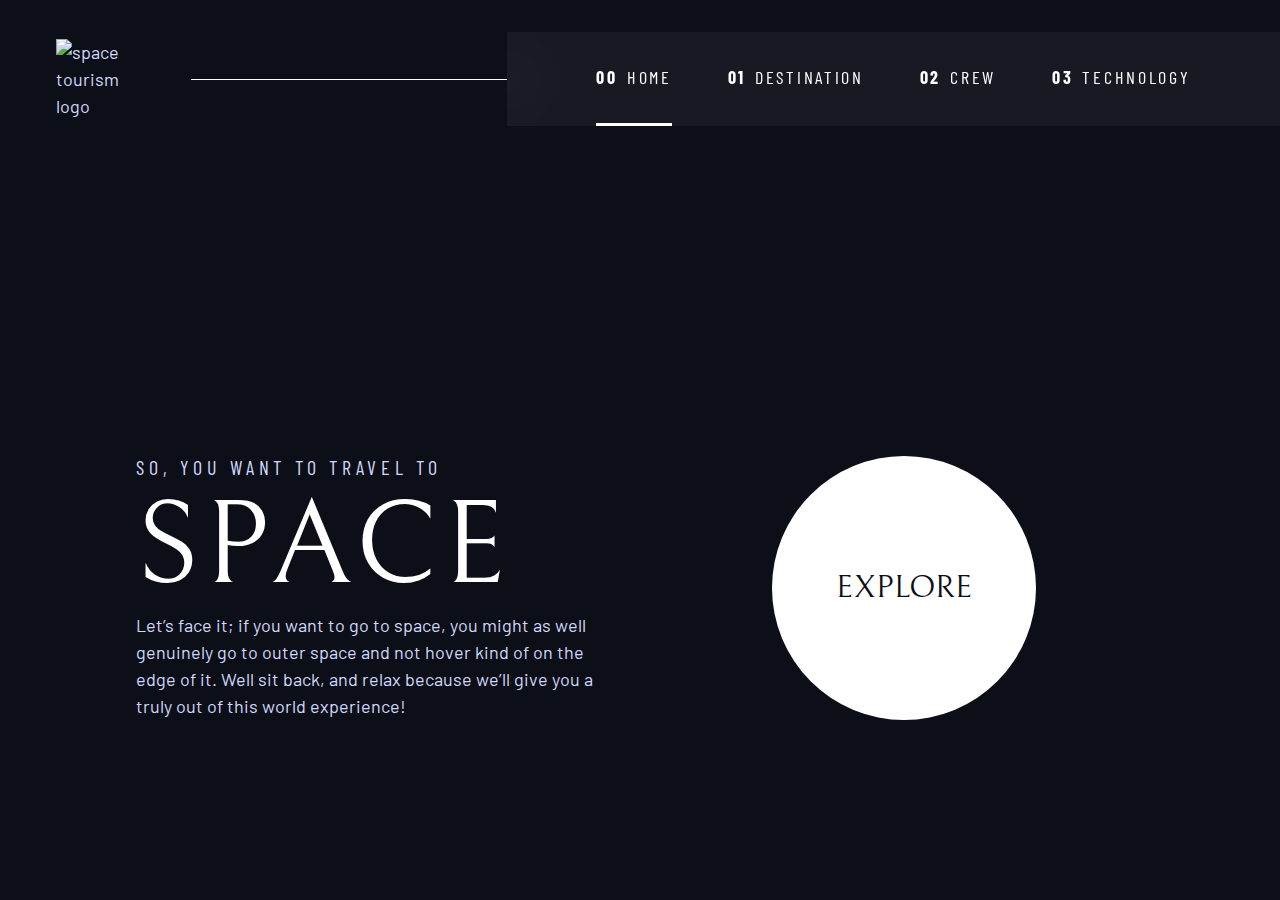
==== commit a7e5e207: "completed frontendmentor challenge" ====
--- a/index.html
+++ b/index.html
@@ -1,180 +1,100 @@
 <!DOCTYPE html>
 <html lang="en">
+  <head>
+    <meta charset="UTF-8" />
+    <meta name="viewport" content="width=device-width, initial-scale=1.0" />
 
-<head>
-    <meta charset="UTF-8">
-    <meta http-equiv="X-UA-Compatible" content="IE=edge">
-    <meta name="viewport" content="width=device-width, initial-scale=1.0">
-    <link rel="preconnect" href="https://fonts.googleapis.com">
-    <link rel="preconnect" href="https://fonts.gstatic.com" crossorigin>
-    <link href="https://fonts.googleapis.com/css2?family=Playfair+Display:ital,wght@1,700&family=Roboto&display=swap" rel="stylesheet">
-    <script src="https://kit.fontawesome.com/6616413bdf.js" crossorigin="anonymous"></script>
-    <title>KwabenaOsei-Project1</title>
-    <link rel="stylesheet" href="./styles/sass/styles.css">
-</head>
+    <link rel="stylesheet" href="./styles/sass/styles.css" />
 
-<body>
+    <link rel="preconnect" href="https://fonts.googleapis.com" />
+    <link rel="preconnect" href="https://fonts.gstatic.com" crossorigin />
+    <link
+      href="https://fonts.googleapis.com/css2?family=Barlow+Condensed:wght@400;700&family=Bellefair&family=Barlow:wght@400;700&display=swap"
+      rel="stylesheet"
+    />
 
+    <link
+      rel="icon"
+      type="image/png"
+      sizes="32x32"
+      href="./assets/favicon-32x32.png"
+    />
 
-    <header>
-        <!-- Navigation -->
-        <nav class="navbar">
-            <div class="wrapper">
-                <nav>
-                    <ul class="menu">
-                        <li>
-                            <a href="">Home</a>
-                        </li>
-                        <li>
-                            <a href="">About</a>
-                        </li>
-                        <li>
-                            <a href="./blog.html">Blog</a>
-                        </li>
-                        <li>
-                            <a href="./contact.html">Contact</a>
-                        </li>
-                    </ul>
-                </nav>
-            </div>
-        </nav>
-        <div class="headerText">
-            <h1>Captured</h1>
-        </div>
+    <title>Space tourism website</title>
+  </head>
 
-
-
+  <body class="home">
+    <header class="primary-header flex">
+      <div>
+        <img
+          src="./assets/shared/logo.svg"
+          alt="space tourism logo"
+          class="logo"
+        />
+      </div>
+      <button class="mobile-nav-toggle" aria-controls="primary-navigation">
+        <span class="sr-only" aria-expanded="false">Menu</span>
+      </button>
+      <nav>
+        <ul
+          id="primary-navigation"
+          data-visible="false"
+          class="primary-navigation underline-indicators flex"
+        >
+          <li class="active">
+            <a
+              class="ff-sans-cond uppercase text-white letter-spacing-2"
+              href="./index.html"
+              ><span aria-hidden="true">00</span>Home</a
+            >
+          </li>
+          <li>
+            <a
+              class="ff-sans-cond uppercase text-white letter-spacing-2"
+              href="./destination.html"
+              ><span aria-hidden="true">01</span>Destination</a
+            >
+          </li>
+          <li>
+            <a
+              class="ff-sans-cond uppercase text-white letter-spacing-2"
+              href="./crew.html"
+              ><span aria-hidden="true">02</span>Crew</a
+            >
+          </li>
+          <li>
+            <a
+              class="ff-sans-cond uppercase text-white letter-spacing-2"
+              href="./technology.html"
+              ><span aria-hidden="true">03</span>Technology</a
+            >
+          </li>
+        </ul>
+      </nav>
     </header>
 
-    <div class="newImage">
-        <img src="./assets/header-box-image.jpg" alt="">
-    </div>
-
-
-
-
-    <!-- Main Area -->
-    <main id="mainContent">
-        <!-- About section -->
-        <section class="capturedAbout">
-            <div class="wrapper">
-                <h3>What is captured?</h3>
-                <p>Lorem ipsum dolor sit amet consectetur adipisicing elit. Deserunt doloribus modi ad quod, magnam quisquam eligendi ea debitis facere, quo repellat error odio. Consequuntur quos qui quas ullam impedit adipisci dolorum architecto doloribus
-                    nemo quibusdam sed corrupti blanditiis, perspiciatis maiores voluptate asperiores suscipit exercitationem nihil commodi a repudiandae laudantium. Pariatur?</p>
-                <a href="#" class="infoButton button">Find out more</a>
-            </div>
-        </section>
-
-        <!-- Information section -->
-
-        <section class="capturedInfo">
-
-            <div class="section-container">
-                <div class="col columns image">
-                    <img src="./assets/left-image.jpg" alt="">
-                </div>
-                <div class="col wording">
-                    <h3>Unlock your skills</h3>
-                    <p>Lorem ipsum, dolor sit amet consectetur adipisicing elit. Qui dignissimos eaque velit hic, repellat iste nesciunt rerum fugit voluptates dolor impedit odio vitae repudiandae ipsa harum et nisi consequuntur ratione.</p>
-                    <a href="#" class="infoButton button">Read more</a>
-                </div>
-            </div>
-            <div class="section-container">
-                <div class="col columns imageTwo">
-                    <img src="./assets/right-image.jpg" alt="">
-                </div>
-                <div class="col wording">
-                    <h3>Getting new gear</h3>
-                    <p>Lorem ipsum dolor sit amet consectetur adipisicing elit. Velit commodi minus laudantium. Blanditiis commodi dolor pariatur enim vero dolores alias ea totam! Eaque dolorem animi ipsa ullam velit provident voluptas?</p>
-                    <a href="#" class="infoButton button">Read more</a>
-                </div>
-            </div>
-        </section>
-
-
-        <section class="capturedLinks">
-            <div class="wrapper">
-                <div class="info">
-                    <div class="icon">
-                        <i class="fa-solid fa-camera"></i>
-                    </div>
-                    <h3>Top picks</h3>
-                    <p>Lorem ipsum dolor sit amet consectetur adipisicing elit. Vitae accusantium voluptatem minima earum quo excepturi porro? Laboriosam veniam et velit! </p>
-                </div>
-
-                <div class="info">
-                    <div class="icon">
-                        <i class="fa-solid fa-users"></i>
-                    </div>
-                    <h3>Community</h3>
-                    <p>Lorem ipsum dolor sit amet consectetur adipisicing elit. Vitae accusantium voluptatem minima earum quo excepturi porro? Laboriosam veniam et velit! </p>
-                </div>
-
-
-                <div class="info">
-                    <div class="icon">
-                        <i class="fa-solid fa-file"></i>
-                    </div>
-                    <h3>Blog</h3>
-                    <p>Lorem ipsum dolor sit amet consectetur adipisicing elit. Vitae accusantium voluptatem minima earum quo excepturi porro? Laboriosam veniam et velit! </p>
-                </div>
-
-                <div class="info">
-                    <div class="icon">
-                        <i class="fa-solid fa-phone-flip"></i>
-                    </div>
-                    <h3>Get in touch</h3>
-                    <p>Lorem ipsum dolor sit, amet consectetur adipisicing elit. Quis et tempore eveniet dignissimos sequi magnam, odit officia quaerat molestias! Asperiores? </p>
-                </div>
-
-            </div>
-        </section>
-
-
-        <div class="backgroundImage">
-            <img src="./assets/banner.jpg" alt="An image with a country map laid out with a bag, pencil and camera lens on top spread out.">
-        </div>
-
-
-
-        <!-- Profile section -->
-        <section class="capturedProfile">
-            <div class="wrapper">
-                <div class="imgContainer">
-                    <img src="./assets/small-box.jpg" alt="Stylish photo of a man atop of a mountain with a camera in his hand">
-                </div>
-                <div class="infoContainer">
-                    <h3>This month profile</h3>
-                    <p>Lorem ipsum dolor sit amet consectetur adipisicing elit. Voluptates vitae earum, quis quo nulla nesciunt laudantium temporibus, velit eius rem necessitatibus enim ducimus aliquid commodi dolorem, vel nisi minus sed sequi maiores? Doloremque
-                        est sunt at nulla, eaque necessitatibus aut.</p>
-                    <a href="#" class="infoButton button">Find out more</a>
-                </div>
-            </div>
-        </section>
-
-        <!-- Image Gallery -->
-        <section class="capturedGallery">
-            <div class="wrapper">
-                <div class="gallery">
-                    <ul class="capturedList">
-                        <li><img src="./assets/gallery-image-1.jpg" alt="Photo of a camera body in portrait mode"></li>
-                        <li><img src="./assets/gallery-image-2.jpg" alt="Retro camera underneath some leaves in a landscape position"></li>
-                        <li><img src="assets/gallery-image-3.jpg" alt="A Nikon camera in portrait mode with a little bit of blur on the sides"></li>
-                    </ul>
-                </div>
-            </div>
-        </section>
+    <main id="main" class="grid-container grid-container--home">
+      <div>
+        <h1 class="text-accent fs-500 ff-sans-cond uppercase letter-spacing-1">
+          So, you want to travel to
+          <span class="d-block fs-900 ff-serif text-white">Space</span>
+        </h1>
+        <p>
+          Let’s face it; if you want to go to space, you might as well genuinely
+          go to outer space and not hover kind of on the edge of it. Well sit
+          back, and relax because we’ll give you a truly out of this world
+          experience!
+        </p>
+      </div>
+      <div>
+        <a
+          href="./destination.html"
+          class="large-button uppercase ff-serif text-dark bg-white"
+          >Explore</a
+        >
+      </div>
     </main>
 
-
-    <footer>
-        <div class="footer">
-            <div class="wrapper">
-                <p>Copyright © 2022 Juno College</p>
-            </div>
-        </div>
-    </footer>
-
-</body>
-
-</html>+    <script src="script.js"></script>
+  </body>
+</html>
--- a/styles/sass/styles.css
+++ b/styles/sass/styles.css
@@ -1,854 +1,768 @@
+.logo {
+  margin: 1.5rem clamp(1.5rem, 5vw, 3.5rem);
+}
+
+.primary-header {
+  justify-content: space-between;
+  align-items: center;
+}
+
+.primary-navigation {
+  --gap: clamp(1.5rem, 5vw, 3.5rem);
+  --underline-gap: 2rem;
+  list-style: none;
+  padding: 0;
+  margin: 0;
+  background: hsl(var(--clr-dark)/0.95);
+  --ff-sans-cond: "Barlow Condensed", sans-serif;
+}
+
+.primary-navigation a {
+  text-decoration: none;
+}
+
+.primary-navigation a > span {
+  font-weight: 700;
+  margin-right: 0.5em;
+}
+
+@supports ((-webkit-backdrop-filter: blur(1.5rem)) or (backdrop-filter: blur(1.5rem))) {
+  .primary-navigation {
+    background: hsl(var(--clr-white)/0.05);
+    -webkit-backdrop-filter: blur(1.5rem);
+            backdrop-filter: blur(1.5rem);
+  }
+}
+.mobile-nav-toggle {
+  display: none;
+}
+
+@media (max-width: 35rem) {
+  .primary-navigation {
+    --underline-gap: 0.5rem;
+    position: fixed;
+    z-index: 1000;
+    inset: 0 0 0 30%;
+    list-style: none;
+    padding: min(20rem, 15vh) 2rem;
+    margin: 0;
+    flex-direction: column;
+    transform: translateX(100%);
+    transition: transform 500ms ease-in-out;
+  }
+  .primary-navigation[data-visible=true] {
+    transform: translateX(0);
+  }
+  .primary-navigation.underline-indicators > .active {
+    border: 0;
+  }
+  .mobile-nav-toggle {
+    display: block;
+    position: absolute;
+    z-index: 2000;
+    right: 1rem;
+    top: 2rem;
+    background: transparent;
+    background-image: url("../../../assets/shared/icon-hamburger.svg");
+    background-repeat: no-repeat;
+    background-position: center;
+    width: 1.5rem;
+    aspect-ratio: 1;
+    border: 0;
+  }
+  .mobile-nav-toggle[aria-expanded=true] {
+    background-image: url("../../../assets/shared/icon-close.svg");
+  }
+  .mobile-nav-toggle:focus-visible {
+    outline: 5px solid #fff;
+    outline-offset: 5px;
+  }
+}
+@media (min-width: 35em) {
+  .primary-navigation {
+    padding: 0 clamp(3rem, 7vw, 7rem);
+  }
+  .primary-navigation--technology {
+    padding: 0 5rem 0 3rem;
+  }
+}
+@media (min-width: 35em) and (max-width: 44.999em) {
+  .primary-navigation a > span {
+    display: none;
+  }
+}
+@media (min-width: 45em) {
+  .primary-header::after {
+    content: "";
+    display: block;
+    position: relative;
+    height: 1px;
+    width: 100%;
+    margin-right: -2.5rem;
+    background: hsl(var(--clr-white));
+    order: 1;
+  }
+  nav {
+    order: 2;
+  }
+  .primary-navigation {
+    margin-block: 2rem;
+  }
+}
+.underline-indicators > * {
+  cursor: pointer;
+  padding: var(--underline-gap, 0.5rem) 0;
+  border: 0;
+  border-bottom: 0.2rem solid hsl(var(--clr-white)/0);
+  background-color: transparent;
+}
+
+.underline-indicators > *:hover,
+.underline-indicators > *:focus {
+  border-color: hsl(var(--clr-white)/0.5);
+}
+
+.underline-indicators > .active,
+.underline-indicators > [aria-selected=true] {
+  color: hsl(var(--clr-white)/1);
+  border-color: hsl(var(--clr-white)/1);
+}
+
+.tab-list {
+  --gap: 2rem;
+}
+
+.dot-indicators > * {
+  cursor: pointer;
+  border: 0;
+  border-radius: 50%;
+  padding: 0.5em;
+  background-color: hsl(var(--clr-white)/0.25);
+}
+
+.dot-indicators > *:hover,
+.dot-indicators > *:focus {
+  background-color: hsl(var(--clr-white)/0.5);
+}
+
+.dot-indicators > [aria-selected=true] {
+  background-color: hsl(var(--clr-white)/1);
+}
+
+.number-indicators > * {
+  cursor: pointer;
+  border: 1px solid hsl(var(--clr-white)/0.25);
+  border-radius: 50%;
+  width: 3.5rem;
+  height: 3.5rem;
+  color: hsl(var(--clr-white));
+  background-color: hsl(var(--clr-dark));
+}
+
+.number-indicators > *:hover,
+.number-indicators > *:focus {
+  border: 1px solid hsl(var(--clr-white));
+}
+
+.number-indicators > [aria-selected=true] {
+  border: 1px solid hsl(var(--clr-white));
+  color: hsl(var(--clr-dark));
+  background-color: hsl(var(--clr-white)/1);
+}
+
+@media (min-width: 45em) {
+  .number-indicators > * {
+    width: 4.5rem;
+    height: 4.5rem;
+  }
+}
+.numbered-title {
+  font-family: var(--ff-sans-cond);
+  font-size: var(--fs-500);
+  text-transform: uppercase;
+  letter-spacing: 4.72px;
+}
+
+.numbered-title span {
+  margin-right: 0.5em;
+  font-weight: 700;
+  color: hsl(var(--clr-white)/0.25);
+}
+
+.large-button {
+  font-size: 2rem;
+  position: relative;
+  z-index: 1;
+  display: inline-grid;
+  place-items: center;
+  padding: 0 2em;
+  border-radius: 50%;
+  aspect-ratio: 1;
+  text-decoration: none;
+}
+
+.large-button::after {
+  content: "";
+  position: absolute;
+  z-index: -1;
+  width: 100%;
+  height: 100%;
+  background: hsl(var(--clr-white)/0.1);
+  border-radius: 50%;
+  opacity: 0;
+  transition: opacity 500ms linear, transform 750ms ease-in-out;
+}
+
+.large-button:hover::after,
+.large-button:focus::after {
+  opacity: 1;
+  transform: scale(1.5);
+}
+
+:root {
+  --clr-dark: 230 35% 7%;
+  --clr-light: 231 77% 90%;
+  --clr-white: 0 0% 100%;
+  --fs-900: clamp(5rem, 8vw + 1rem, 9.375rem);
+  --fs-800: 3.5rem;
+  --fs-700: 1.5rem;
+  --fs-600: 1rem;
+  --fs-500: 1rem;
+  --fs-400: 0.9375rem;
+  --fs-300: 1rem;
+  --fs-200: 0.875rem;
+  --ff-serif: "Bellefair", serif;
+  --ff-sans-cond: "Barlow Condensed", sans-serif;
+  --ff-sans-normal: "Barlow", sans-serif;
+}
+
+@media (min-width: 35em) {
+  :root {
+    --fs-800: 5rem;
+    --fs-700: 2.5rem;
+    --fs-600: 1.5rem;
+    --fs-500: 1.25rem;
+    --fs-400: 1rem;
+  }
+}
+@media (min-width: 45em) {
+  :root {
+    --fs-800: 6.25rem;
+    --fs-700: 3.5rem;
+    --fs-600: 2rem;
+    --fs-400: 1.125rem;
+  }
+}
+*,
+*::before,
+*::after {
+  margin: 0;
+  padding: 0;
+  box-sizing: inherit;
+}
+
 html {
-    line-height: 1.15;
-    -ms-text-size-adjust: 100%;
-    -webkit-text-size-adjust: 100%;
-}
-
-body {
-    margin: 0;
-}
-
-article,
-aside,
-footer,
-header,
-nav,
-section {
-    display: block;
-}
-
-h1 {
-    font-size: 2em;
-    margin: 0.67em 0;
-}
-
-figcaption,
-figure,
-main {
-    display: block;
-}
-
-figure {
-    margin: 1em 40px;
-}
-
-hr {
-    box-sizing: content-box;
-    height: 0;
-    overflow: visible;
-}
-
-pre {
-    font-family: monospace, monospace;
-    font-size: 1em;
-}
-
-a {
-    background-color: transparent;
-    -webkit-text-decoration-skip: objects;
-}
-
-abbr[title] {
-    border-bottom: none;
-    text-decoration: underline;
-    -webkit-text-decoration: underline dotted;
-    text-decoration: underline dotted;
-}
-
-b,
-strong {
-    font-weight: inherit;
-}
-
-b,
-strong {
-    font-weight: bolder;
-}
-
-code,
-kbd,
-samp {
-    font-family: monospace, monospace;
-    font-size: 1em;
-}
-
-dfn {
-    font-style: italic;
-}
-
-mark {
-    background-color: #ff0;
-    color: #000;
-}
-
-small {
-    font-size: 80%;
-}
-
-sub,
-sup {
-    font-size: 75%;
-    line-height: 0;
-    position: relative;
-    vertical-align: baseline;
-}
-
-sub {
-    bottom: -0.25em;
-}
-
-sup {
-    top: -0.5em;
-}
-
-audio,
-video {
-    display: inline-block;
-}
-
-audio:not([controls]) {
-    display: none;
-    height: 0;
-}
-
-img {
-    border-style: none;
-}
-
-svg:not(:root) {
-    overflow: hidden;
-}
-
-button,
-input,
-optgroup,
-select,
-textarea {
-    font-family: sans-serif;
-    font-size: 100%;
-    line-height: 1.15;
-    margin: 0;
-}
-
-button,
-input {
-    overflow: visible;
-}
-
-button,
-select {
-    text-transform: none;
-}
-
-button,
-html [type=button],
-[type=reset],
-[type=submit] {
-    -webkit-appearance: button;
-}
-
-button::-moz-focus-inner,
-[type=button]::-moz-focus-inner,
-[type=reset]::-moz-focus-inner,
-[type=submit]::-moz-focus-inner {
-    border-style: none;
-    padding: 0;
-}
-
-button:-moz-focusring,
-[type=button]:-moz-focusring,
-[type=reset]:-moz-focusring,
-[type=submit]:-moz-focusring {
-    outline: 1px dotted ButtonText;
-}
-
-fieldset {
-    padding: 0.35em 0.75em 0.625em;
-}
-
-legend {
-    box-sizing: border-box;
-    color: inherit;
-    display: table;
-    max-width: 100%;
-    padding: 0;
-    white-space: normal;
-}
-
-progress {
-    display: inline-block;
-    vertical-align: baseline;
-}
-
-textarea {
-    overflow: auto;
-}
-
-[type=checkbox],
-[type=radio] {
-    box-sizing: border-box;
-    padding: 0;
-}
-
-[type=number]::-webkit-inner-spin-button,
-[type=number]::-webkit-outer-spin-button {
-    height: auto;
-}
-
-[type=search] {
-    -webkit-appearance: textfield;
-    outline-offset: -2px;
-}
-
-[type=search]::-webkit-search-cancel-button,
-[type=search]::-webkit-search-decoration {
-    -webkit-appearance: none;
-}
-
-::-webkit-file-upload-button {
-    -webkit-appearance: button;
-    font: inherit;
-}
-
-details,
-menu {
-    display: block;
-}
-
-summary {
-    display: list-item;
-}
-
-canvas {
-    display: inline-block;
-}
-
-template {
-    display: none;
-}
-
-[hidden] {
-    display: none;
-}
-
-.clearfix:after {
-    visibility: hidden;
-    display: block;
-    font-size: 0;
-    content: "";
-    clear: both;
-    height: 0;
-}
-
-html {
-    box-sizing: border-box;
-}
-
-*,
-*:before,
-*:after {
-    box-sizing: inherit;
-}
-
-.sr-only {
-    position: absolute;
-    width: 1px;
-    height: 1px;
-    margin: -1px;
-    border: 0;
-    padding: 0;
-    white-space: nowrap;
-    -webkit-clip-path: inset(100%);
-    clip-path: inset(100%);
-    clip: rect(0 0 0 0);
-    overflow: hidden;
-}
-
-html {
-    font-size: 125%;
-}
-
-body {
-    font-family: "Roboto";
-    font-weight: none;
-    color: #2C2C2C;
-    background-color: #FAFAFA;
-}
-
-h1,
-h2 {
-    text-align: center;
-}
-
-h2 {
-    font-family: "Playfair Display";
-    font-weight: bold;
-    font-style: italic;
-    font-size: 2.6rem;
-    letter-spacing: 1px;
+  box-sizing: border-box;
 }
 
 h1,
 h2,
 h3,
 h4,
-blockquote {
-    font-family: "Playfair Display";
-    font-weight: normal;
-    color: #2C2C2C;
-    margin: 0;
-    font-style: italic;
-    font-weight: 700;
-    text-transform: uppercase;
-}
-
-h1 {
-    font-size: 6.9rem;
-}
-
-h2 {
-    font-size: 4rem;
-}
-
-h3 {
-    font-size: 2.1rem;
-}
-
-h4 {
-    font-size: 1.6rem;
-}
-
-h5 {
-    font-size: 26px;
-    font-family: "Playfair Display";
-    margin: 15px 0;
-    font-style: italic;
-    letter-spacing: 1.1px;
-}
-
-ul,
-li,
-a,
-input {
-    margin: 0;
-    padding: 0;
-}
-
-ul {
-    list-style: none;
-}
-
-a {
-    text-decoration: none;
-    color: inherit;
-}
-
+h5,
+h6,
 p {
-    font-family: "Roboto";
-    font-weight: 400;
-    line-height: 1.6rem;
-}
-
-br {
-    line-height: 1.6rem;
-}
-
-address {
-    font-style: normal;
-}
-
-img {
+  font-weight: 400;
+}
+
+body {
+  font-family: var(--ff-sans-normal);
+  font-size: var(--fs-400);
+  color: hsl(var(--clr-light));
+  background-color: hsl(var(--clr-dark));
+  line-height: 1.5;
+  min-height: 100vh;
+  display: grid;
+  grid-template-rows: -webkit-min-content 1fr;
+  grid-template-rows: min-content 1fr;
+  overflow-x: hidden;
+}
+
+img,
+picture {
+  max-width: 100%;
+  display: block;
+}
+
+[hidden] {
+  display: none !important;
+}
+
+input,
+button,
+textarea,
+select {
+  font: inherit;
+}
+
+@media (prefers-reduced-motion: reduce) {
+  *,
+*::before,
+*::after {
+    -webkit-animation-duration: 0.01ms !important;
+            animation-duration: 0.01ms !important;
+    -webkit-animation-iteration-count: 1 !important;
+            animation-iteration-count: 1 !important;
+    transition-duration: 0.01ms !important;
+    scroll-behavior: auto !important;
+  }
+}
+.flex {
+  display: flex;
+  gap: var(--gap, 1rem);
+}
+
+.grid {
+  display: grid;
+  gap: var(--gap, 1rem);
+}
+
+.d-block {
+  display: block;
+}
+
+.flow > * + * {
+  margin-top: var(--flow-space, 1rem);
+}
+
+.flow--space-small {
+  --flow-space: 0.75rem;
+}
+
+.container {
+  padding: 0 2rem;
+  margin: 0 auto;
+  max-width: 80rem;
+}
+
+.sr-only {
+  position: absolute;
+  width: 1px;
+  height: 1px;
+  padding: 0;
+  margin: -1px;
+  overflow: hidden;
+  clip: rect(0, 0, 0, 0);
+  white-space: nowrap;
+  border: 0;
+}
+
+.bg-dark {
+  background-color: hsl(var(--clr-dark));
+}
+
+.bg-accent {
+  background-color: hsl(var(--clr-light));
+}
+
+.bg-white {
+  background-color: hsl(var(--clr-white));
+}
+
+.text-dark {
+  color: hsl(var(--clr-dark));
+}
+
+.text-accent {
+  color: hsl(var(--clr-light));
+}
+
+.text-white {
+  color: hsl(var(--clr-white));
+}
+
+.ff-serif {
+  font-family: var(--ff-serif);
+}
+
+.ff-sans-cond {
+  font-family: var(--ff-sans-cond);
+}
+
+.ff-sans-normal {
+  font-family: var(--ff-sans-normal);
+}
+
+.letter-spacing-1 {
+  letter-spacing: 4.75px;
+}
+
+.letter-spacing-2 {
+  letter-spacing: 2.7px;
+}
+
+.letter-spacing-3 {
+  letter-spacing: 2.35px;
+}
+
+.uppercase {
+  text-transform: uppercase;
+}
+
+.fs-900 {
+  font-size: var(--fs-900);
+}
+
+.fs-800 {
+  font-size: var(--fs-800);
+}
+
+.fs-700 {
+  font-size: var(--fs-700);
+}
+
+.fs-600 {
+  font-size: var(--fs-600);
+}
+
+.fs-500 {
+  font-size: var(--fs-500);
+}
+
+.fs-400 {
+  font-size: var(--fs-400);
+}
+
+.fs-300 {
+  font-size: var(--fs-300);
+}
+
+.fs-200 {
+  font-size: var(--fs-200);
+}
+
+.fs-900,
+.fs-800,
+.fs-700,
+.fs-600 {
+  line-height: 1.1;
+}
+
+body {
+  background-size: cover;
+  background-position: bottom center;
+}
+
+.home {
+  background-image: url("../../../assets/home/background-home-mobile.jpg");
+}
+
+@media (min-width: 35em) {
+  .home {
+    background-position: center center;
+    background-image: url("../../../assets/home/background-home-tablet.jpg");
+  }
+}
+@media (min-width: 45em) {
+  .home {
+    background-image: url("../../../assets/home/background-home-desktop.jpg");
+  }
+}
+.destination {
+  background-image: url("../../../assets/destination/background-destination-mobile.jpg");
+}
+
+@media (min-width: 35rem) {
+  .destination {
+    background-position: center center;
+    background-image: url("../../../assets/destination/background-destination-tablet.jpg");
+  }
+}
+@media (min-width: 45rem) {
+  .destination {
+    background-image: url("../../../assets/destination/background-destination-desktop.jpg");
+  }
+}
+.crew {
+  background-image: url("../../../assets/crew/background-crew-mobile.jpg");
+}
+
+@media (min-width: 35rem) {
+  .crew {
+    background-position: center center;
+    background-image: url("../../../assets/crew/background-crew-tablet.jpg");
+  }
+}
+@media (min-width: 45rem) {
+  .crew {
+    background-image: url("../../../assets/crew/background-crew-desktop.jpg");
+  }
+}
+.technology {
+  background-image: url("../../../assets/technology/background-technology-mobile.jpg");
+}
+
+@media (min-width: 35rem) {
+  .technology {
+    background-position: center center;
+    background-image: url("../../../assets/technology/background-technology-tablet.jpg");
+  }
+}
+@media (min-width: 45rem) {
+  .technology {
+    background-image: url("../../../assets/technology/background-technology-desktop.jpg");
+  }
+}
+.grid-container--crew {
+  --flow-space: 2rem;
+  grid-template-areas: "title" "image" "tabs" "content";
+}
+
+.grid-container--crew picture {
+  grid-area: image;
+  max-width: 60%;
+  border-bottom: 1px solid hsl(var(--clr-white)/0.1);
+}
+
+.grid-container--crew > .dot-indicators {
+  grid-area: tabs;
+}
+
+.grid-container--crew > .crew-details {
+  grid-area: content;
+}
+
+.crew-details h2 {
+  color: hsl(var(--clr-white)/0.5);
+}
+
+@media (min-width: 35em) {
+  .numbered-title {
+    justify-self: start;
+    margin-top: 2rem;
+  }
+  .destination-meta {
+    flex-direction: row;
+    justify-content: space-evenly;
+  }
+  .grid-container--crew {
+    padding-bottom: 0;
+    grid-template-areas: "title" "content" "tabs" "image";
+  }
+}
+@media (min-width: 45em) {
+  .grid-container {
+    text-align: left;
+    -moz-column-gap: var(--container-gap, 2rem);
+         column-gap: var(--container-gap, 2rem);
+    grid-template-columns: minmax(1rem, 1fr) repeat(2, minmax(0, 30rem)) minmax(1rem, 1fr);
+  }
+  .grid-container--home {
+    padding-bottom: max(6rem, 20vh);
+    align-items: end;
+  }
+  .grid-container--home > *:first-child {
+    grid-column: 2;
+  }
+  .grid-container--home > *:last-child {
+    grid-column: 3;
+  }
+  .grid-container--destination {
+    justify-items: start;
+    align-content: start;
+    grid-template-areas: ". title title ." ". image tabs ." ". image content .";
+  }
+  .grid-container--destination > picture {
+    max-width: 90%;
+  }
+  .destination-meta {
+    --gap: min(6vw, 6rem);
+    justify-content: start;
+  }
+  .grid-container--crew {
+    grid-template-columns: minmax(1rem, 1fr) minmax(0, 37rem) minmax(0, 23rem) minmax(1rem, 1fr);
+    justify-items: start;
+    grid-template-areas: ". title title ." ". content image ." ". tabs image .";
+  }
+  .grid-container--crew > .dot-indicators {
+    justify-self: start;
+    align-self: start;
+  }
+  .grid-container--crew > picture {
+    grid-column: span 2;
+    align-self: end;
+    max-width: 90%;
+  }
+}
+.grid-container {
+  display: grid;
+  text-align: center;
+  place-items: center;
+  padding: 0 1rem;
+  padding-bottom: 4rem;
+}
+
+.grid-container p:not([class]) {
+  max-width: 50ch;
+}
+
+.numbered-title {
+  grid-area: title;
+}
+
+.grid-container--destination {
+  --flow-space: 2rem;
+  grid-template-areas: "title" "title" "image" "tabs" "content";
+}
+
+.grid-container--destination picture {
+  grid-area: image;
+  max-width: 60%;
+  align-self: start;
+}
+
+.grid-container--destination > .tab-list {
+  grid-area: tabs;
+}
+
+.grid-container--destination > .destination-info {
+  grid-area: content;
+}
+
+.destination-meta {
+  flex-direction: column;
+  border-top: 1px solid hsl(var(--clr-white)/0.1);
+  padding-top: 2.5rem;
+  margin-top: 2.5rem;
+}
+
+.destination-meta p {
+  font-size: 1.75rem;
+}
+
+@media (min-width: 35em) {
+  .numbered-title {
+    justify-self: start;
+    margin-top: 2rem;
+  }
+  .destination-meta {
+    flex-direction: row;
+    justify-content: space-evenly;
+  }
+}
+@media (min-width: 45em) {
+  .grid-container {
+    text-align: left;
+    -moz-column-gap: var(--container-gap, 2rem);
+         column-gap: var(--container-gap, 2rem);
+    grid-template-columns: minmax(1rem, 1fr) repeat(2, minmax(0, 40rem)) minmax(1rem, 1fr);
+  }
+  .grid-container--home {
+    padding-bottom: max(6rem, 20vh);
+    align-items: end;
+  }
+  .grid-container--home > *:first-child {
+    grid-column: 2;
+  }
+  .grid-container-- > *:last-child {
+    grid-column: 3;
+  }
+  .grid-container--destination {
+    justify-items: start;
+    align-content: start;
+    grid-template-areas: ". title title ." ". image tabs ." ". image content .";
+  }
+  .grid-container--destination picture {
+    max-width: 90%;
+  }
+  .destination-meta {
+    --gap: min(6vw, 6rem);
+    justify-content: start;
+  }
+}
+.grid-container--technology {
+  --flow-space: 2rem;
+  padding: 0;
+  grid-template-areas: "title" "image" "tabs" "content";
+}
+
+.grid-container--technology picture {
+  grid-area: image;
+  max-width: 100%;
+  border-bottom: 1px solid hsl(var(--clr-white)/0.1);
+}
+
+.grid-container--technology > .number-indicators {
+  grid-area: tabs;
+}
+
+.technology-details {
+  padding: 0 1rem;
+}
+
+.grid-container--technology > .technology-details {
+  grid-area: content;
+}
+
+.technology-details h2 {
+  color: hsl(var(--clr-white)/0.5);
+}
+
+@media (min-width: 35em) {
+  .numbered-title {
+    justify-self: start;
+    margin-top: 2rem;
+  }
+  .destination-meta {
+    flex-direction: row;
+    justify-content: space-evenly;
+  }
+  .grid-container--technology {
+    padding-bottom: 0;
+    grid-template-areas: "title" "content" "tabs" "image";
+  }
+}
+@media (min-width: 45em) {
+  .grid-container {
+    text-align: left;
+    -moz-column-gap: var(--container-gap, 3rem);
+         column-gap: var(--container-gap, 3rem);
+    grid-template-columns: minmax(1rem, 1fr) repeat(2, minmax(0, 30rem)) minmax(1rem, 1fr);
+  }
+  .grid-container--home {
+    padding-bottom: max(6rem, 20vh);
+    align-items: end;
+  }
+  .grid-container--home > *:first-child {
+    grid-column: 2;
+  }
+  .grid-container--home > *:last-child {
+    grid-column: 3;
+  }
+  .grid-container--destination {
+    justify-items: start;
+    align-content: start;
+    grid-template-areas: ". title title ." ". image tabs ." ". image content .";
+  }
+  .grid-container--destination > picture {
+    max-width: 90%;
+  }
+  .destination-meta {
+    --gap: min(6vw, 6rem);
+    justify-content: start;
+  }
+  .grid-container--technology {
+    padding: 0 clamp(1.5rem, 5vw, 3.5rem);
+    grid-template-columns: minmax(5rem, 1fr) minmax(0, 37rem) minmax(0, 23rem) minmax(1rem, 1fr);
+    justify-items: start;
+    grid-template-areas: ". title title ." "tabs content image image" ". . . .";
+  }
+  .grid-container--technology > .number-indicators {
+    flex-direction: column;
+    justify-self: center;
+  }
+  .grid-container--technology > picture {
+    grid-column: 3/-1;
     max-width: 100%;
-    width: 100%;
-    display: block;
-}
-
-.wrapper {
-    max-width: 1260px;
-    width: 90%;
-    margin: 0 auto;
-}
-
-.button {
-    padding: 12px 20px;
-    border: none;
-    line-height: 1.6rem;
-    text-align: center;
-    letter-spacing: 0.05rem;
-    font-size: 1rem;
-    font-style: italic;
-    text-transform: uppercase;
-    font-family: "Playfair Display";
-    background-color: #4CEEA7;
-}
-
-.infoButton,
-.aboutButton {
-    color: #2C2C2C;
-    background: #4CEEA7;
-}
-
-section {
-    background-color: #EFFDF3;
-}
-
-footer {
-    margin: 0;
-}
-
-.headerText {
-    display: flex;
-    justify-content: center;
-    align-items: center;
-    text-align: center;
-    padding-top: 600px;
-    width: 60%;
-    margin: auto;
-    position: relative;
-    z-index: 3;
-}
-
-.newImage {
-    width: 680px;
-    position: absolute;
-    bottom: -155px;
-    right: 0;
-    z-index: 1;
-    border: 2px solid red;
-}
-
-.newImage img {
-    box-shadow: -5px 10px 0px 40px #FDFA69, -5px -8px 0px 40px #FDFA69;
-}
-
-header {
-    background-image: url("../../../assets/header-image.jpg");
-    background-size: cover;
-    background-repeat: no-repeat;
-    padding: 20px;
-}
-
-.contactHeader {
-    background-image: url("../../../assets/contact-header.jpg");
-    height: 100vh;
-    background-position: left;
-}
-
-.contactText {
-    display: flex;
-    justify-content: center;
-    align-content: center;
-}
-
-.contactText h2 {
-    margin-top: 250px;
-    margin-left: 400px;
-}
-
-.contactHeader {
-    position: relative;
-    z-index: 3;
-}
-
-.blogHeader {
-    background-image: url("../../../assets/blog-header.jpg");
-    height: 70vh;
-}
-
-.navbar {
-    font-family: "Playfair Display";
-    font-style: italic;
-    font-size: 1rem;
-    text-align: center;
-    line-height: 1.45rem;
-    letter-spacing: 0.05rem;
-    text-transform: uppercase;
-    display: flex;
-    padding: 10px 0;
-}
-
-.navbar .wrapper {
-    display: flex;
-    align-items: center;
-    justify-content: right;
-}
-
-.navbar .menu {
-    display: flex;
-}
-
-.navbar li {
-    margin-right: 50px;
-}
-
-.navbar a:hover {
-    transition: 0.2s;
-    padding-bottom: 2px;
-    border-bottom: 3px solid #4CEEA7;
-}
-
-.capturedAbout {
-    background-color: #EFFDF3;
-    width: 100%;
-    display: flex;
-    justify-content: center;
-    align-items: center;
-    position: relative;
-    height: 80vh;
-}
-
-.capturedAbout .wrapper {
-    width: 70%;
-    text-align: center;
-}
-
-.capturedAbout p {
-    margin-bottom: 40px;
-    text-align: left;
-}
-
-.capturedAbout h2 {
-    max-width: 100%;
-}
-
-.capturedGallery {
-    background-color: #FAFAFA;
-    margin: 90px 0;
-}
-
-.capturedGallery .capturedList {
-    display: flex;
-    width: 100%;
-    height: 100%;
-}
-
-.capturedGallery .capturedList li {
-    padding: 15px;
-}
-
-.capturedInfo {
-    background-color: #FAFAFA;
-}
-
-.capturedInfo .section-container {
-    display: flex;
-    flex-wrap: wrap;
-}
-
-.capturedInfo p {
-    padding: 10px 200px;
-}
-
-.capturedInfo .section-container:nth-child(odd) h3 {
-    margin-right: 190px;
-}
-
-.capturedInfo .section-container:nth-child(even) {
-    /* selecting all the even no. divs with this class */
-    display: flex;
-    flex-direction: row-reverse;
-    /* img will be on the left side of all even no. rows */
-}
-
-.capturedInfo .section-container:nth-child(even) h3 {
-    margin-top: 100px;
-    margin-left: 160px;
-}
-
-.capturedInfo .col {
-    /* making content inside col centered */
-    display: flex;
-    flex-direction: column;
-    justify-content: center;
-    align-items: center;
-}
-
-.capturedInfo .col:nth-child(1) {
-    /* img will have less space */
-    flex: 1;
-}
-
-.capturedInfo .col:nth-child(2) {
-    /* text will have more space */
-    flex: 2;
-}
-
-.capturedInfo .section-container>.col>img {
-    width: 100%;
-}
-
-.capturedInfo .section-container>.col>img {
-    box-shadow: 21px 20px 0px 18px #FDFA69;
-}
-
-.capturedInfo .section-container .columns.imageTwo img {
-    box-shadow: -40px 40px 0px -1px #FDFA69;
-}
-
-.capturedInfo .button {
-    margin-bottom: 20px;
-}
-
-.capturedLinks .wrapper {
-    height: 70vh;
-    padding: 90px 0;
-    display: flex;
-    justify-content: center;
-    align-items: center;
-    flex-wrap: wrap;
-}
-
-.capturedLinks .info {
-    width: 50%;
-}
-
-.capturedLinks h3,
-.capturedLinks .icon {
-    display: inline-block;
-}
-
-.capturedLinks i {
-    font-size: 30px;
-}
-
-.capturedProfile {
-    height: 60vh;
-    display: flex;
-    justify-content: center;
-    align-items: center;
-}
-
-.capturedProfile .imgContainer {
-    display: inline-block;
-    width: 70%;
-}
-
-.capturedProfile .infoContainer {
-    margin-left: 150px;
-}
-
-.capturedProfile .infoContainer p {
-    margin-bottom: 50px;
-}
-
-.capturedProfile .imgContainer img {
-    box-shadow: 32px 38px 0px 5px #FDFA69;
-}
-
-.capturedProfile .wrapper {
-    display: flex;
-    justify-content: center;
-    align-items: center;
-}
-
-.contactInformation {
-    background-color: #EFFDF3;
-}
-
-.contactInformation .contactInfo {
-    margin-top: 180px;
-    margin-left: 200px;
-    width: 25%;
-    display: inline-block;
-    height: 60vh;
-}
-
-.contactInformation .contactInfo p {
-    line-height: 15px;
-}
-
-.contactInformation .contactInfo h4 {
-    font-size: 1.625;
-    letter-spacing: 1.1px;
-    margin-bottom: 30px;
-}
-
-.contactInformation .social {
-    display: flex;
-    width: 50%;
-    justify-content: left;
-}
-
-.contactInformation .social i {
-    margin: 20px 10px;
-}
-
-.blogInformation .commentHeader {
-    width: 100%;
-    display: flex;
-    justify-content: center;
-    align-items: flex-start;
-    margin-top: 30px;
-}
-
-.blogInfo .sideImage {
-    position: absolute;
-    left: 0;
-    bottom: -321px;
-}
-
-.blogInfo .blogImage {
-    position: absolute;
-    height: 100%;
-    width: 900px;
-    max-width: 100%;
-    bottom: -321px;
-    right: 0px;
-}
-
-.blogInfo .blogImage img {
-    box-shadow: -37px 40px 0px -1px #FDFA69;
-}
-
-.blogInfo .wrapper {
-    border-left: 5px solid #FDFA69;
-    border-bottom: 5px solid #FDFA69;
-    width: 59%;
-    display: flex;
-    flex-direction: column;
-    height: 100%;
-    padding-top: 400px;
-    margin-right: 0;
-}
-
-.blogInfo .wrapper .blogContainer {
-    margin: 0 auto;
-    width: 90%;
-    text-align: left;
-}
-
-.blogInfo .wrapper h3 {
-    padding-top: 50px;
-}
-
-.blogInfo .sideImageContainer {
-    width: 25%;
-    height: 100%;
-    margin: 40px;
-    margin-left: 100px;
-}
-
-.blogInfo .sideImageContainer ul {
-    margin: 20px;
-    list-style: inside;
-}
-
-.blogInfo .columnContainer {
-    margin: 40px 40px;
-    background: #FAFAFA;
-}
-
-.blogInfo .columnContainer p {
-    width: 100%;
-    margin-bottom: 100px;
-}
-
-.blogHeader h2 {
-    margin: 150px auto;
-    display: flex;
-    justify-content: center;
-    align-items: center;
-}
-
-.right-side .form-container {
-    margin: 2rem 0;
-    display: flex;
-    justify-content: space-between;
-}
-
-.right-side .form-container input {
-    background: transparent;
-}
-
-.right-side label {
-    border-bottom: 2px solid #4CEEA7;
-}
-
-.right-side textarea {
-    background: transparent;
-}
-
-.commentProfile .imgContainer {
-    display: inline-block;
-    width: 7%;
-}
-
-.commentProfile .commentContainer {
-    display: flex;
-    justify-content: flex-end;
-    align-items: center;
-}
-
-.commentProfile p {
-    margin-left: 30px;
-    width: 90%;
-}
-
-.commentProfile .infoContainer {
-    width: 50%;
-    margin-top: 50px;
-}
-
-.footer {
-    height: 100%;
-    padding: 2px;
-    background-color: #2C2C2C;
-    margin-top: auto;
-}
-
-.footer p {
-    color: #FAFAFA;
-    margin: 0 auto;
-    text-align: center;
-}
-
-.container {
-    margin-top: 100px;
-    margin-left: 600px;
-    display: flex;
-    justify-content: center;
-    position: relative;
-    z-index: 2;
-    background: #FAFAFA;
-    box-shadow: -40px 40px 0px 2px #FDFA69;
-    height: 85vh;
-    width: 55%;
-}
-
-.right-side {
-    margin-top: 70px;
-    width: 100%;
-    display: flex;
-    justify-content: center;
-}
-
-.right-side .form-container {
-    width: 500px;
-    margin-bottom: 30px;
-}
-
-.right-side .form-container input {
-    display: block;
-    border: none;
-    background: transparent;
-    resize: none;
-    outline: none;
-}
-
-.right-side .form-container label {
-    padding-left: 20px;
-    border-bottom: 2px solid #4CEEA7;
-}
-
-.right-side textarea {
-    width: 100%;
-    height: 300px;
-    padding: 20px;
-    border-radius: 5px;
-    margin-bottom: 40px;
-    resize: none;
-    border: 2px solid #4CEEA7;
-}
-
-
-/*# sourceMappingURL=styles.css.map */+  }
+}/*# sourceMappingURL=styles.css.map */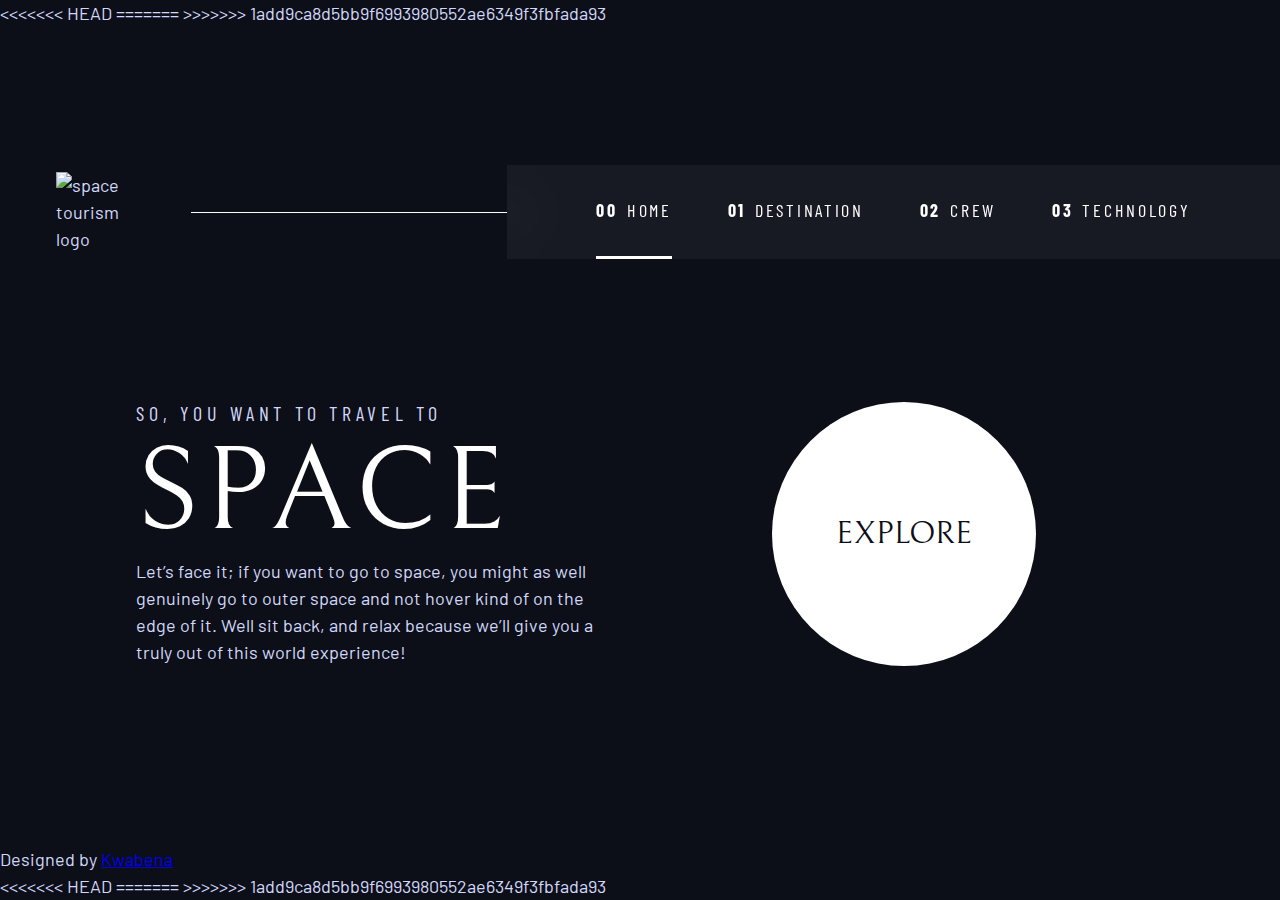
==== commit b304eff6: "finalized project from frontendmentor" ====
--- a/index.html
+++ b/index.html
@@ -4,7 +4,21 @@
     <meta charset="UTF-8" />
     <meta name="viewport" content="width=device-width, initial-scale=1.0" />
 
+<<<<<<< HEAD
     <link rel="stylesheet" href="./styles/sass/styles.css" />
+=======
+<head>
+    <meta charset="UTF-8">
+    <meta http-equiv="X-UA-Compatible" content="IE=edge">
+    <meta name="viewport" content="width=device-width, initial-scale=1.0">
+    <link rel="preconnect" href="https://fonts.googleapis.com">
+    <link rel="preconnect" href="https://fonts.gstatic.com" crossorigin>
+    <link href="https://fonts.googleapis.com/css2?family=Playfair+Display:ital,wght@1,700&family=Roboto&display=swap" rel="stylesheet">
+    <script src="https://kit.fontawesome.com/6616413bdf.js" crossorigin="anonymous"></script>
+    <title>Multi-Page Web Design</title>
+    <link rel="stylesheet" href="./styles/sass/styles.css">
+</head>
+>>>>>>> 1add9ca8d5bb9f6993980552ae6349f3fbfada93
 
     <link rel="preconnect" href="https://fonts.googleapis.com" />
     <link rel="preconnect" href="https://fonts.gstatic.com" crossorigin />
@@ -94,7 +108,15 @@
         >
       </div>
     </main>
-
+    <footer id="footer" class="footer">
+      <p>Designed by <a href="https://kwabenaosei.com/">Kwabena</a></p>
+    </footer>
+<<<<<<< HEAD
     <script src="script.js"></script>
   </body>
+=======
+    <!-- END -->
+</body>
+
+>>>>>>> 1add9ca8d5bb9f6993980552ae6349f3fbfada93
 </html>
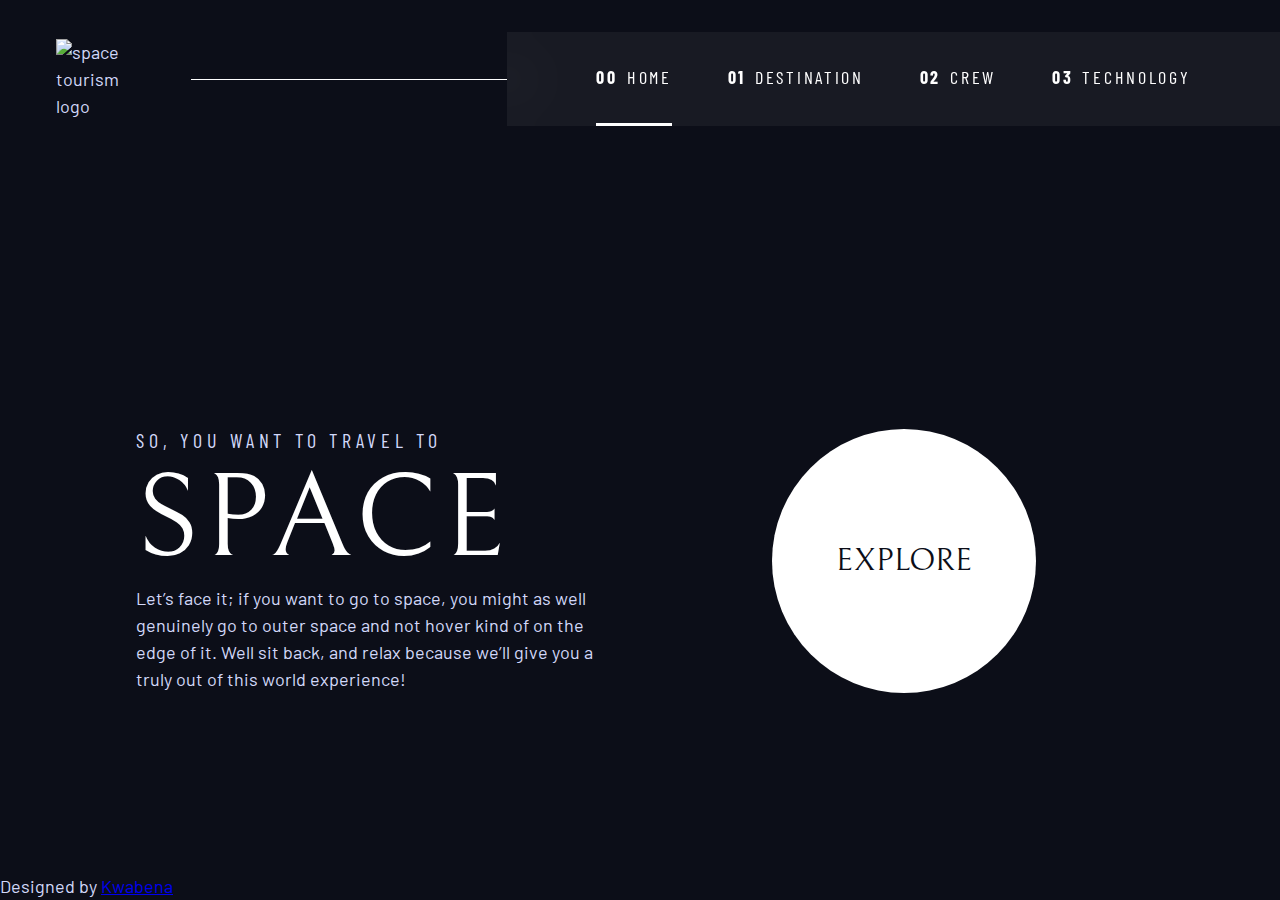
==== commit e7e92c60: "merge error" ====
--- a/index.html
+++ b/index.html
@@ -4,21 +4,9 @@
     <meta charset="UTF-8" />
     <meta name="viewport" content="width=device-width, initial-scale=1.0" />
 
-<<<<<<< HEAD
     <link rel="stylesheet" href="./styles/sass/styles.css" />
-=======
-<head>
-    <meta charset="UTF-8">
-    <meta http-equiv="X-UA-Compatible" content="IE=edge">
-    <meta name="viewport" content="width=device-width, initial-scale=1.0">
-    <link rel="preconnect" href="https://fonts.googleapis.com">
-    <link rel="preconnect" href="https://fonts.gstatic.com" crossorigin>
-    <link href="https://fonts.googleapis.com/css2?family=Playfair+Display:ital,wght@1,700&family=Roboto&display=swap" rel="stylesheet">
-    <script src="https://kit.fontawesome.com/6616413bdf.js" crossorigin="anonymous"></script>
-    <title>Multi-Page Web Design</title>
-    <link rel="stylesheet" href="./styles/sass/styles.css">
-</head>
->>>>>>> 1add9ca8d5bb9f6993980552ae6349f3fbfada93
+
+
 
     <link rel="preconnect" href="https://fonts.googleapis.com" />
     <link rel="preconnect" href="https://fonts.gstatic.com" crossorigin />
@@ -111,12 +99,9 @@
     <footer id="footer" class="footer">
       <p>Designed by <a href="https://kwabenaosei.com/">Kwabena</a></p>
     </footer>
-<<<<<<< HEAD
+
     <script src="script.js"></script>
   </body>
-=======
     <!-- END -->
 </body>
-
->>>>>>> 1add9ca8d5bb9f6993980552ae6349f3fbfada93
 </html>
